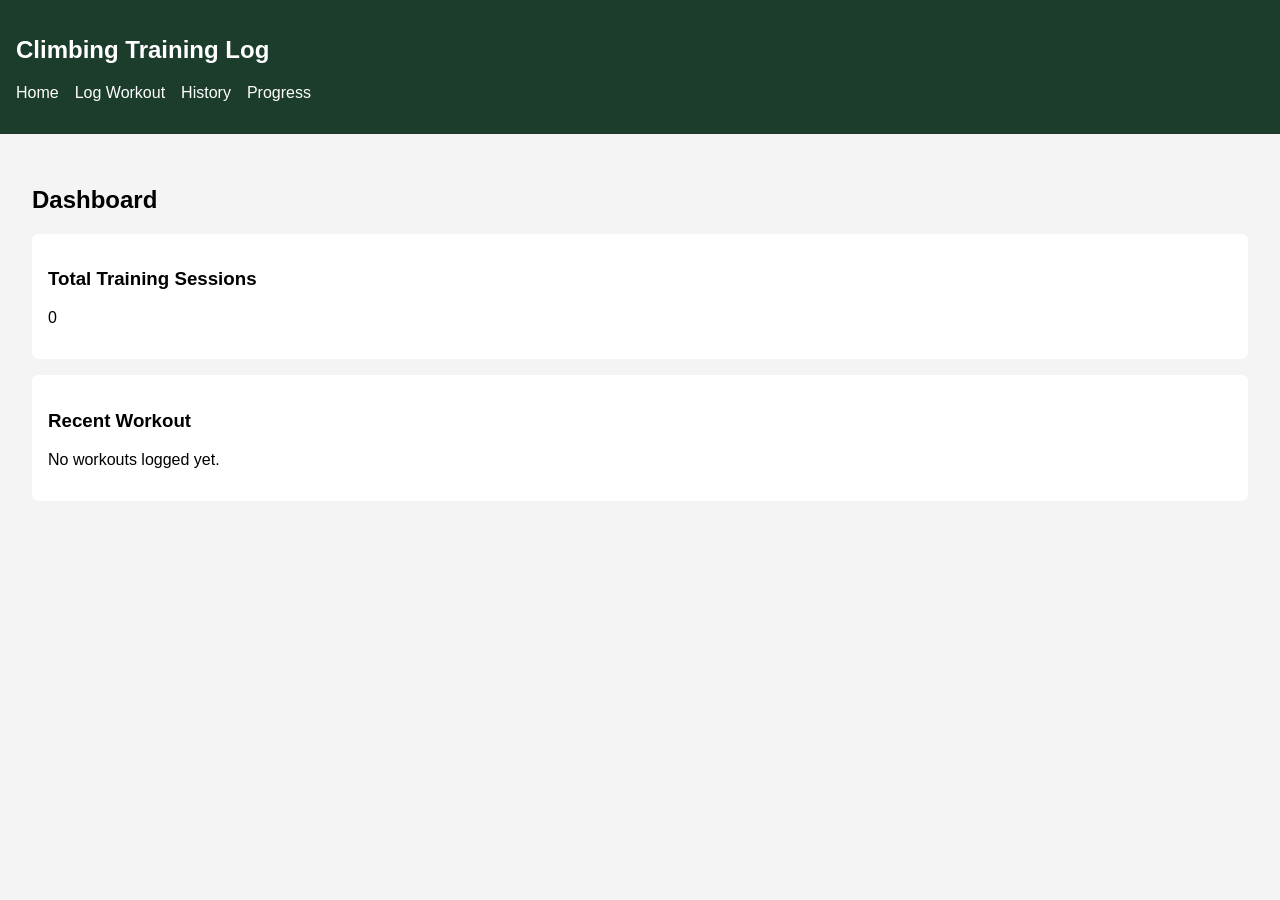
==== index.html @ ca379672 "Add HTML structure and CSS styles for climbing training log application" ====
<!DOCTYPE html>
<html lang="en">
<head>
  <meta charset="UTF-8">
  <meta name="viewport" content="width=device-width, initial-scale=1.0">
  <title>Climbing Training Log</title>
  <link rel="stylesheet" href="css/styles.css">
  <script type="module" src="js/main.js"></script>
</head>
<body>

<header>
  <nav>
    <h1>Climbing Training Log</h1>
    <ul>
      <li><a href="index.html">Home</a></li>
      <li><a href="log.html">Log Workout</a></li>
      <li><a href="history.html">History</a></li>
      <li><a href="progress.html">Progress</a></li>
    </ul>
  </nav>
</header>

<main>
  <h2>Dashboard</h2>

  <section>
    <h3>Total Training Sessions</h3>
    <p id="totalSessions">0</p>
  </section>

  <section>
    <h3>Recent Workout</h3>
    <p id="recentWorkout">No workouts logged yet.</p>
  </section>
</main>

</body>
</html>
---- css/styles.css ----
body {
  font-family: Arial, sans-serif;
  margin: 0;
  background: #f4f4f4;
}

header {
  background: #1c3d2b;
  color: white;
  padding: 1rem;
}

nav ul {
  display: flex;
  gap: 1rem;
  list-style: none;
  padding: 0;
}

nav a {
  color: white;
  text-decoration: none;
}

main {
  padding: 2rem;
}

section {
  background: white;
  padding: 1rem;
  margin-bottom: 1rem;
  border-radius: 6px;
}
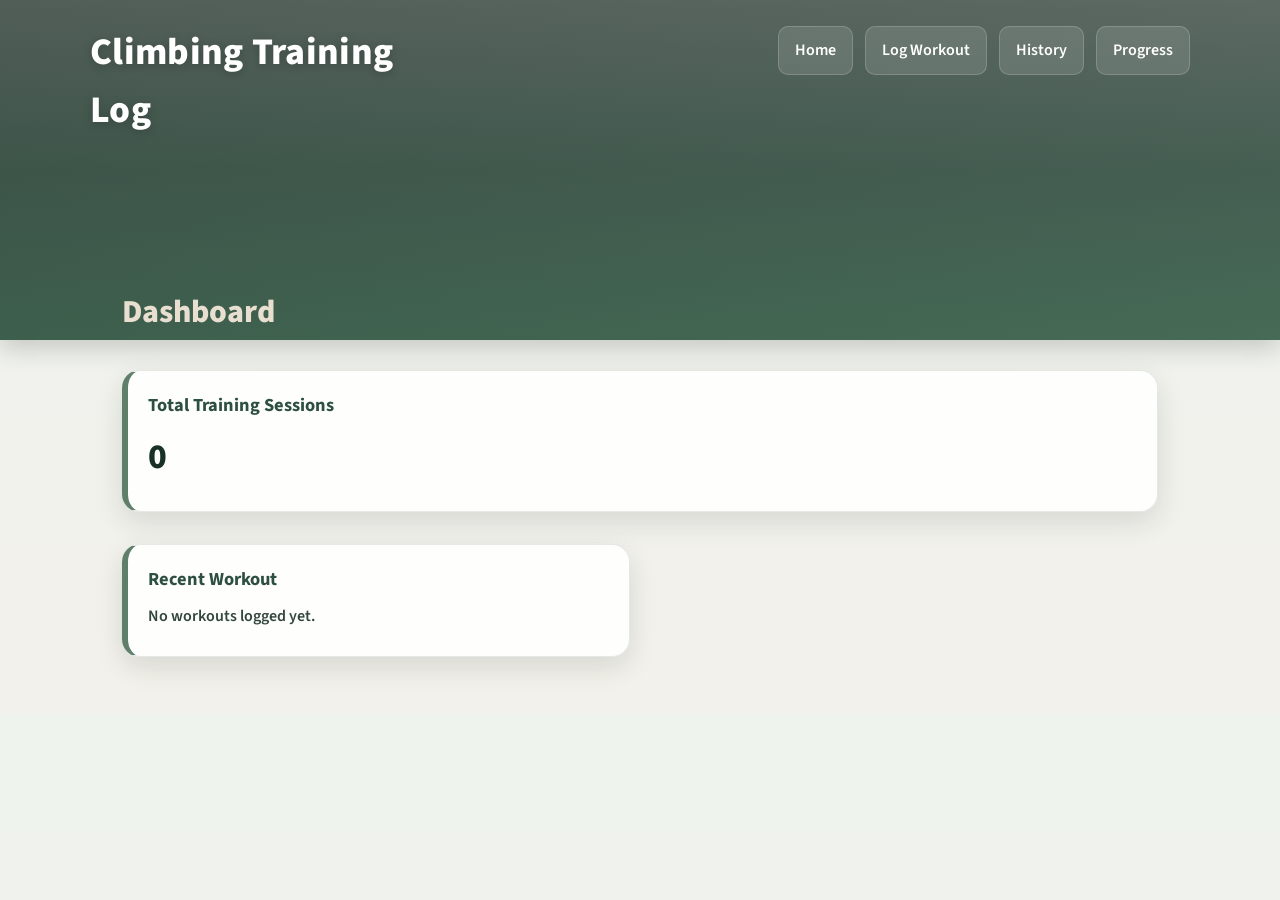
==== commit 7589af11: "Add global styles, layout enhancements, and new rock wall image" ====
--- a/index.html
+++ b/index.html
@@ -6,6 +6,9 @@
   <title>Climbing Training Log</title>
   <link rel="stylesheet" href="css/styles.css">
   <script type="module" src="js/main.js"></script>
+  <link rel="preconnect" href="https://fonts.googleapis.com">
+  <link rel="preconnect" href="https://fonts.gstatic.com" crossorigin>
+  <link href="https://fonts.googleapis.com/css2?family=Source+Sans+3:wght@400;600;700;800&display=swap" rel="stylesheet">
 </head>
 <body>
 
--- a/css/styles.css
+++ b/css/styles.css
@@ -1,34 +1,356 @@
+/* =========================
+   RESET + GLOBAL VARIABLES
+========================= */
+* {
+  box-sizing: border-box;
+}
+
+:root {
+  --forest-dark: #183126;
+  --forest: #2c4f3f;
+  --forest-light: #5f7f6a;
+  --sage: #9caf88;
+  --sand: #e9dfd0;
+  --stone: #f3f1eb;
+  --text-dark: #1f2722;
+  --white-soft: rgba(255, 255, 255, 0.9);
+  --shadow: 0 10px 28px rgba(20, 30, 24, 0.12);
+  --shadow-hover: 0 14px 32px rgba(20, 30, 24, 0.16);
+}
+
+/* =========================
+   PAGE BASICS
+========================= */
+html {
+  scroll-behavior: smooth;
+}
+
 body {
-  font-family: Arial, sans-serif;
   margin: 0;
-  background: #f4f4f4;
-}
-
+  font-family: "Source Sans 3", "Segoe UI", sans-serif;
+  background: linear-gradient(to bottom, #eef3ee, #f3f1eb);
+  color: var(--text-dark);
+  line-height: 1.55;
+}
+
+/* =========================
+   HEADER / HERO AREA
+========================= */
 header {
-  background: #1c3d2b;
+  position: relative;
   color: white;
-  padding: 1rem;
+  min-height: 300px;
+  padding: 1.4rem 1.25rem 2.5rem;
+  background:
+    linear-gradient(
+      to bottom,
+      rgba(16, 32, 25, 0.68),
+      rgba(29, 61, 46, 0.82),
+      rgba(48, 91, 68, 0.9)
+    ),
+    url("../images/rock-wall.jpg") center 38% / cover no-repeat;
+  box-shadow: 0 8px 24px rgba(0, 0, 0, 0.18);
+  overflow: hidden;
+}
+
+/* subtle extra darkening so text stays readable */
+header::before {
+  content: "";
+  position: absolute;
+  inset: 0;
+  background: linear-gradient(
+    to right,
+    rgba(15, 28, 22, 0.18),
+    rgba(15, 28, 22, 0.04)
+  );
+  pointer-events: none;
+}
+
+/* =========================
+   NAVIGATION
+========================= */
+nav {
+  position: relative;
+  z-index: 2;
+  max-width: 1100px;
+  margin: 0 auto;
+}
+
+nav h1 {
+  margin: 0;
+  font-size: 2.1rem;
+  font-weight: 800;
+  letter-spacing: 0.3px;
+  text-shadow: 0 2px 10px rgba(0, 0, 0, 0.22);
 }
 
 nav ul {
+  list-style: none;
   display: flex;
-  gap: 1rem;
-  list-style: none;
+  flex-wrap: wrap;
+  gap: 0.75rem;
   padding: 0;
+  margin: 1rem 0 0;
+}
+
+nav li {
+  margin: 0;
 }
 
 nav a {
+  display: inline-block;
   color: white;
   text-decoration: none;
-}
-
+  font-weight: 600;
+  padding: 0.68rem 1rem;
+  border-radius: 10px;
+  background: rgba(255, 255, 255, 0.12);
+  border: 1px solid rgba(255, 255, 255, 0.18);
+  transition: transform 0.2s ease, background 0.2s ease, border-color 0.2s ease;
+}
+
+nav a:hover {
+  transform: translateY(-2px);
+  background: rgba(255, 255, 255, 0.2);
+  border-color: rgba(255, 255, 255, 0.32);
+}
+
+/* =========================
+   MAIN LAYOUT
+========================= */
 main {
-  padding: 2rem;
-}
-
-section {
-  background: white;
-  padding: 1rem;
+  max-width: 1100px;
+  margin: -3.25rem auto 0;
+  padding: 0 1.25rem 2rem;
+  position: relative;
+  z-index: 3;
+}
+
+h2 {
+  margin-top: 0;
   margin-bottom: 1rem;
-  border-radius: 6px;
+  font-size: 2rem;
+  font-weight: 800;
+  color: var(--sand);
+}
+
+p {
+  margin: 0.45rem 0;
+}
+
+/* =========================
+   SHARED CARD STYLES
+========================= */
+section,
+form,
+.workout-card {
+  background: var(--white-soft);
+  border: 1px solid rgba(93, 122, 104, 0.16);
+  border-left: 6px solid var(--forest-light);
+  border-radius: 18px;
+  padding: 1.25rem;
+  margin-bottom: 1rem;
+  box-shadow: var(--shadow);
+  transition: transform 0.2s ease, box-shadow 0.2s ease;
+}
+
+section:hover,
+form:hover,
+.workout-card:hover {
+  transform: translateY(-3px);
+  box-shadow: var(--shadow-hover);
+}
+
+section h3,
+.workout-card h3 {
+  margin-top: 0;
+  margin-bottom: 0.65rem;
+  color: var(--forest);
+  font-size: 1.15rem;
+  font-weight: 700;
+}
+
+/* =========================
+   FORM STYLES
+========================= */
+form {
+  display: grid;
+  gap: 0.85rem;
+}
+
+label {
+  font-weight: 700;
+  color: var(--forest-dark);
+  margin-bottom: -0.35rem;
+}
+
+input,
+select,
+textarea,
+button {
+  font: inherit;
+}
+
+input,
+select,
+textarea {
+  width: 100%;
+  padding: 0.85rem 0.95rem;
+  border: 1px solid #ced8d0;
+  border-radius: 12px;
+  background: rgba(255, 255, 255, 0.96);
+  color: var(--text-dark);
+  transition: border-color 0.2s ease, box-shadow 0.2s ease, transform 0.2s ease;
+}
+
+input:focus,
+select:focus,
+textarea:focus {
+  outline: none;
+  border-color: var(--forest-light);
+  box-shadow: 0 0 0 4px rgba(93, 122, 104, 0.14);
+  transform: translateY(-1px);
+}
+
+textarea {
+  min-height: 130px;
+  resize: vertical;
+}
+
+/* =========================
+   BUTTONS
+========================= */
+button {
+  border: none;
+  border-radius: 12px;
+  padding: 0.95rem 1.1rem;
+  background: linear-gradient(135deg, var(--forest-light), var(--forest));
+  color: white;
+  font-weight: 700;
+  letter-spacing: 0.2px;
+  cursor: pointer;
+  box-shadow: 0 8px 18px rgba(47, 79, 64, 0.2);
+  transition: transform 0.2s ease, box-shadow 0.2s ease, filter 0.2s ease;
+}
+
+button:hover {
+  transform: translateY(-2px);
+  box-shadow: 0 12px 22px rgba(47, 79, 64, 0.28);
+  filter: brightness(1.03);
+}
+
+button:active {
+  transform: translateY(0);
+}
+
+/* =========================
+   HISTORY PAGE
+========================= */
+.workout-card {
+  background: linear-gradient(
+    to right,
+    rgba(156, 175, 136, 0.08),
+    rgba(255, 255, 255, 0.96)
+  );
+}
+
+.workout-card p {
+  margin: 0.45rem 0;
+}
+
+#historyList {
+  background: transparent;
+  border: none;
+  box-shadow: none;
+  padding: 0;
+}
+
+/* =========================
+   DASHBOARD / PROGRESS STATS
+========================= */
+#totalSessions,
+#totalWorkouts {
+  font-size: 2.2rem;
+  font-weight: 800;
+  color: var(--forest-dark);
+}
+
+#recentWorkout,
+#commonWorkout {
+  font-weight: 600;
+  color: #32463a;
+}
+
+/* =========================
+   TABLET STYLES
+========================= */
+@media (min-width: 700px) {
+  header {
+    min-height: 340px;
+    padding: 1.5rem 2rem 2.7rem;
+    background:
+      linear-gradient(
+        to bottom,
+        rgba(16, 32, 25, 0.64),
+        rgba(29, 61, 46, 0.8),
+        rgba(48, 91, 68, 0.88)
+      ),
+      url("../images/rock-wall.jpg") center 42% / cover no-repeat;
+  }
+
+  nav {
+    display: flex;
+    justify-content: space-between;
+    align-items: flex-start;
+    gap: 1.5rem;
+  }
+
+  nav h1 {
+    font-size: 2.35rem;
+    max-width: 340px;
+  }
+
+  nav ul {
+    margin-top: 0.15rem;
+    justify-content: flex-end;
+  }
+
+  main {
+    padding: 0 2rem 2.5rem;
+  }
+}
+
+/* =========================
+   LARGE SCREEN LAYOUT
+========================= */
+@media (min-width: 900px) {
+  main {
+    display: grid;
+    grid-template-columns: 1fr 1fr;
+    gap: 1rem 1.25rem;
+  }
+
+  main h2 {
+    grid-column: 1 / -1;
+  }
+
+  form,
+  #historyList,
+  section:first-of-type:nth-last-of-type(1),
+  section:first-of-type:nth-last-of-type(2),
+  section:first-of-type:nth-last-of-type(3) {
+    grid-column: 1 / -1;
+  }
+}
+
+/* =========================
+   REDUCED MOTION
+========================= */
+@media (prefers-reduced-motion: reduce) {
+  *,
+  *::before,
+  *::after {
+    scroll-behavior: auto;
+    transition: none !important;
+  }
 }
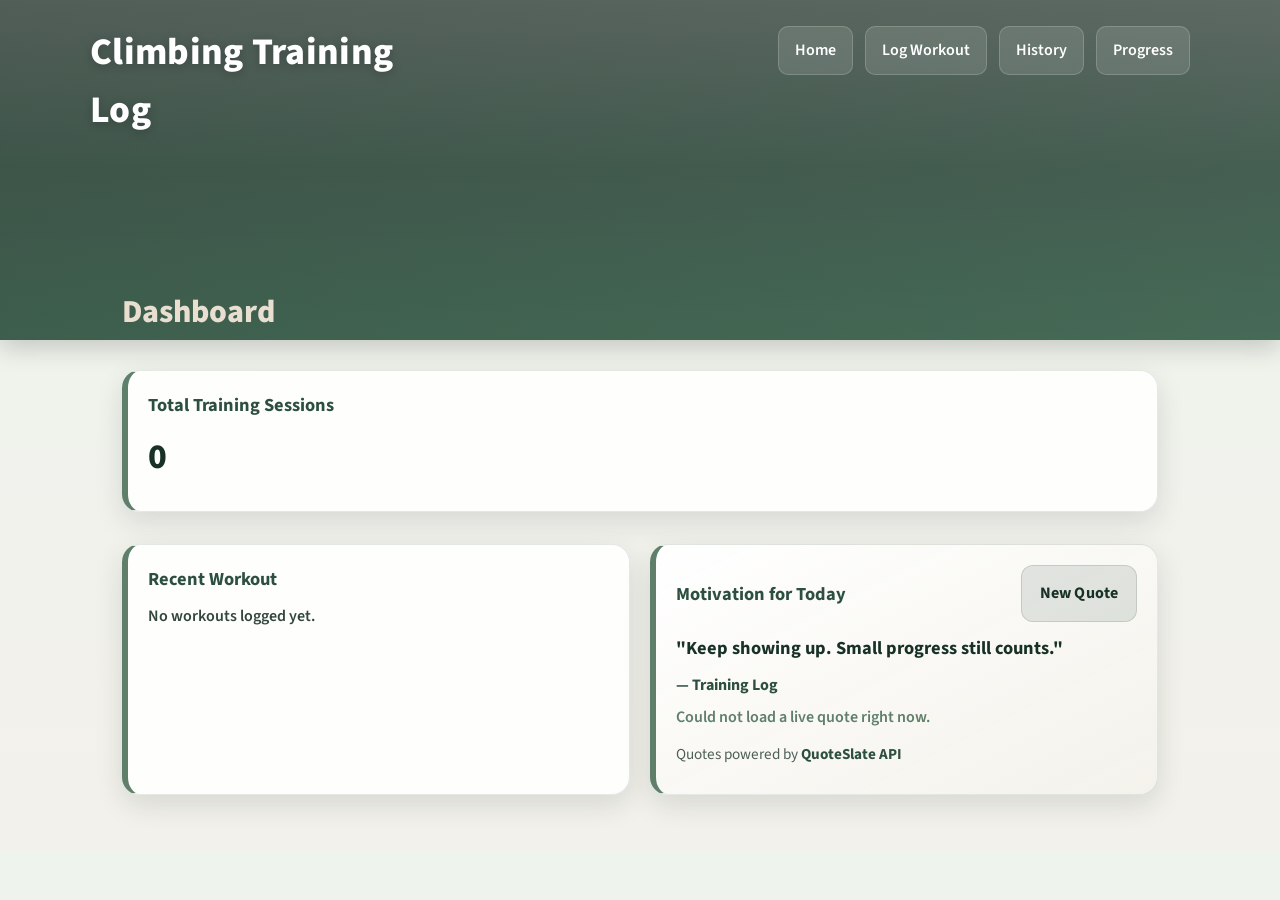
==== commit 3b1f35b6: "changed api used." ====
--- a/index.html
+++ b/index.html
@@ -36,6 +36,22 @@
     <h3>Recent Workout</h3>
     <p id="recentWorkout">No workouts logged yet.</p>
   </section>
+
+  <section class="quote-section">
+    <div class="quote-header">
+      <h3>Motivation for Today</h3>
+      <button id="newQuoteBtn" class="button-secondary" type="button">New Quote</button>
+    </div>
+
+    <p id="quoteText" class="quote-text">Loading quote...</p>
+    <p id="quoteAuthor" class="quote-author"></p>
+    <p id="quoteStatus" class="quote-status" aria-live="polite"></p>
+
+    <p class="quote-credit">
+      Quotes powered by
+      <a href="https://quoteslate.vercel.app" target="_blank" rel="noopener noreferrer">QuoteSlate API</a>
+    </p>
+  </section>
 </main>
 
 </body>
--- a/css/styles.css
+++ b/css/styles.css
@@ -53,7 +53,6 @@
   overflow: hidden;
 }
 
-/* subtle extra darkening so text stays readable */
 header::before {
   content: "";
   position: absolute;
@@ -217,6 +216,29 @@
   resize: vertical;
 }
 
+.form-message {
+  margin: 0 0 0.25rem;
+  font-weight: 700;
+  min-height: 1.4rem;
+}
+
+.form-message.success {
+  color: #2f6b45;
+}
+
+.form-message.error {
+  color: #9b2c2c;
+}
+
+.loading-text {
+  margin: 0;
+  padding: 0.9rem 1rem;
+  border-radius: 14px;
+  background: rgba(44, 79, 63, 0.08);
+  color: var(--forest-dark);
+  font-weight: 600;
+}
+
 /* =========================
    BUTTONS
 ========================= */
@@ -243,6 +265,322 @@
   transform: translateY(0);
 }
 
+.button-secondary {
+  background: rgba(44, 79, 63, 0.12);
+  color: var(--forest-dark);
+  border: 1px solid rgba(44, 79, 63, 0.16);
+  box-shadow: none;
+}
+
+.button-secondary:hover {
+  background: rgba(44, 79, 63, 0.18);
+  box-shadow: none;
+}
+
+/* =========================
+   WALKTHROUGH FORM
+========================= */
+.step-pills {
+  display: flex;
+  flex-wrap: wrap;
+  gap: 0.6rem;
+  margin-bottom: 0.4rem;
+}
+
+.step-pill {
+  padding: 0.45rem 0.8rem;
+  border-radius: 999px;
+  background: rgba(44, 79, 63, 0.08);
+  color: var(--forest-dark);
+  font-weight: 700;
+  font-size: 0.92rem;
+  border: 1px solid rgba(44, 79, 63, 0.08);
+}
+
+.step-pill.active {
+  background: linear-gradient(135deg, var(--forest-light), var(--forest));
+  color: white;
+  border-color: transparent;
+}
+
+.step-pill.complete {
+  background: rgba(156, 175, 136, 0.28);
+  color: var(--forest-dark);
+}
+
+.form-step {
+  display: none;
+  background: linear-gradient(
+    to bottom right,
+    rgba(255, 255, 255, 0.96),
+    rgba(243, 241, 235, 0.94)
+  );
+  border-left: 6px solid var(--sage);
+}
+
+.form-step.active {
+  display: block;
+}
+
+.step-header {
+  margin-bottom: 1rem;
+}
+
+.step-label {
+  display: inline-block;
+  margin: 0 0 0.3rem;
+  padding: 0.24rem 0.65rem;
+  border-radius: 999px;
+  background: rgba(95, 127, 106, 0.14);
+  color: var(--forest-dark);
+  font-size: 0.86rem;
+  font-weight: 800;
+  text-transform: uppercase;
+  letter-spacing: 0.4px;
+}
+
+.step-header h3 {
+  margin: 0 0 0.2rem;
+  font-size: 1.35rem;
+  color: var(--forest);
+}
+
+.step-actions {
+  display: flex;
+  justify-content: space-between;
+  gap: 0.75rem;
+  margin-top: 1rem;
+}
+
+.step-actions button {
+  flex: 1;
+}
+
+/* =========================
+   EXERCISE GRID
+========================= */
+.exercise-grid {
+  display: grid;
+  gap: 0.85rem;
+  margin-top: 0.35rem;
+}
+
+.exercise-card {
+  position: relative;
+  overflow: hidden;
+  display: grid;
+  grid-template-columns: 56px 1fr;
+  gap: 0.8rem;
+  align-items: center;
+  padding: 0.95rem;
+  border-radius: 16px;
+  border: 1px solid rgba(93, 122, 104, 0.16);
+  background: rgba(255, 255, 255, 0.96);
+  color: inherit;
+  text-align: left;
+  cursor: pointer;
+  box-shadow: 0 6px 14px rgba(20, 30, 24, 0.08);
+  transition: transform 0.18s ease, box-shadow 0.18s ease, border-color 0.18s ease, background 0.18s ease;
+}
+
+.exercise-card::after {
+  content: "";
+  position: absolute;
+  inset: 0;
+  background: linear-gradient(
+    120deg,
+    transparent,
+    rgba(95, 127, 106, 0.12),
+    transparent
+  );
+  opacity: 0;
+  transition: opacity 0.25s ease;
+  pointer-events: none;
+}
+
+.exercise-card:hover {
+  transform: translateY(-3px) scale(1.01);
+  box-shadow: var(--shadow-hover);
+  border-color: rgba(44, 79, 63, 0.28);
+}
+
+.exercise-card:hover::after {
+  opacity: 1;
+}
+
+.exercise-card:active {
+  transform: scale(0.98);
+}
+
+.exercise-card.selected {
+  border: 2px solid var(--forest);
+  background: rgba(156, 175, 136, 0.2);
+  box-shadow: 0 10px 20px rgba(44, 79, 63, 0.2);
+}
+
+.exercise-card-icon {
+  width: 56px;
+  height: 56px;
+  border-radius: 14px;
+  display: grid;
+  place-items: center;
+  font-size: 1.55rem;
+  background: linear-gradient(135deg, var(--forest-light), var(--forest));
+  color: white;
+  box-shadow: 0 8px 18px rgba(47, 79, 64, 0.18);
+}
+
+.exercise-card-content h4 {
+  margin: 0 0 0.2rem;
+  font-size: 1rem;
+  color: var(--forest);
+}
+
+.exercise-card-content p {
+  margin: 0;
+  color: #3a4a41;
+  font-size: 0.92rem;
+}
+
+/* =========================
+   SLIDER CONTROLS
+========================= */
+.slider-card {
+  padding: 1rem;
+  border-radius: 16px;
+  background: linear-gradient(
+    to right,
+    rgba(156, 175, 136, 0.12),
+    rgba(255, 255, 255, 0.96)
+  );
+  border: 1px solid rgba(93, 122, 104, 0.16);
+}
+
+.slider-header {
+  display: flex;
+  align-items: center;
+  justify-content: space-between;
+  gap: 0.75rem;
+  margin-bottom: 0.8rem;
+}
+
+.slider-header label {
+  margin-bottom: 0;
+}
+
+.slider-value {
+  min-width: 48px;
+  text-align: center;
+  padding: 0.35rem 0.7rem;
+  border-radius: 999px;
+  background: linear-gradient(135deg, var(--forest-light), var(--forest));
+  color: white;
+  font-weight: 800;
+  box-shadow: 0 8px 18px rgba(47, 79, 64, 0.18);
+}
+
+input[type="range"] {
+  width: 100%;
+  padding: 0;
+  appearance: none;
+  background: transparent;
+  border: none;
+  box-shadow: none;
+  transform: none;
+}
+
+input[type="range"]:focus {
+  box-shadow: none;
+  transform: none;
+}
+
+input[type="range"]::-webkit-slider-runnable-track {
+  height: 10px;
+  border-radius: 999px;
+  background: linear-gradient(
+    to right,
+    rgba(156, 175, 136, 0.8),
+    rgba(95, 127, 106, 0.95)
+  );
+}
+
+input[type="range"]::-webkit-slider-thumb {
+  appearance: none;
+  width: 24px;
+  height: 24px;
+  margin-top: -7px;
+  border-radius: 50%;
+  border: 3px solid white;
+  background: var(--forest);
+  box-shadow: 0 4px 10px rgba(20, 30, 24, 0.2);
+  cursor: pointer;
+}
+
+input[type="range"]::-moz-range-track {
+  height: 10px;
+  border-radius: 999px;
+  background: linear-gradient(
+    to right,
+    rgba(156, 175, 136, 0.8),
+    rgba(95, 127, 106, 0.95)
+  );
+}
+
+input[type="range"]::-moz-range-thumb {
+  width: 24px;
+  height: 24px;
+  border-radius: 50%;
+  border: 3px solid white;
+  background: var(--forest);
+  box-shadow: 0 4px 10px rgba(20, 30, 24, 0.2);
+  cursor: pointer;
+}
+
+.slider-scale {
+  display: flex;
+  justify-content: space-between;
+  margin-top: 0.45rem;
+  font-size: 0.9rem;
+  color: #4a5a51;
+  font-weight: 600;
+}
+
+/* =========================
+   SUMMARY CARD
+========================= */
+.summary-card {
+  background: linear-gradient(
+    to bottom right,
+    rgba(156, 175, 136, 0.12),
+    rgba(255, 255, 255, 0.96)
+  );
+  border: 1px solid rgba(93, 122, 104, 0.16);
+  border-radius: 16px;
+  padding: 1rem;
+}
+
+.summary-grid {
+  display: grid;
+  gap: 0.85rem;
+}
+
+.summary-grid div {
+  display: grid;
+  gap: 0.15rem;
+  padding: 0.75rem 0.85rem;
+  border-radius: 12px;
+  background: rgba(255, 255, 255, 0.72);
+}
+
+.summary-grid strong {
+  color: var(--forest-dark);
+}
+
+.summary-grid span {
+  color: #3a4a41;
+  word-break: break-word;
+}
+
 /* =========================
    HISTORY PAGE
 ========================= */
@@ -263,6 +601,95 @@
   border: none;
   box-shadow: none;
   padding: 0;
+}
+
+.details-btn {
+  margin-top: 0.75rem;
+  margin-bottom: 0.7rem;
+  width: 100%;
+}
+
+.exercise-details {
+  margin-top: 0.25rem;
+}
+
+.history-exercise-image {
+  width: 100%;
+  max-width: 180px;
+  border-radius: 14px;
+  margin-top: 0.45rem;
+  border: 1px solid rgba(93, 122, 104, 0.16);
+  background: white;
+}
+
+/* =========================
+   SUBMIT OVERLAY
+========================= */
+.submit-overlay {
+  position: fixed;
+  inset: 0;
+  background: rgba(20, 35, 28, 0.6);
+  display: grid;
+  place-items: center;
+  z-index: 999;
+  backdrop-filter: blur(4px);
+  opacity: 0;
+  pointer-events: none;
+  transition: opacity 0.25s ease;
+}
+
+.submit-overlay.active {
+  opacity: 1;
+  pointer-events: all;
+}
+
+.submit-overlay.hidden {
+  display: none;
+}
+
+.submit-overlay-content {
+  background: white;
+  border-radius: 20px;
+  padding: 2rem 2.2rem;
+  text-align: center;
+  box-shadow: var(--shadow-hover);
+  animation: popIn 0.3s ease;
+  width: min(90vw, 360px);
+}
+
+.submit-overlay-content h3 {
+  margin: 0 0 0.3rem;
+  color: var(--forest);
+  font-size: 1.45rem;
+}
+
+.submit-overlay-content p {
+  margin: 0;
+  color: #3b4b42;
+}
+
+.checkmark {
+  width: 76px;
+  height: 76px;
+  margin: 0 auto 0.8rem;
+  border-radius: 999px;
+  display: grid;
+  place-items: center;
+  font-size: 2.3rem;
+  color: white;
+  background: linear-gradient(135deg, var(--forest-light), var(--forest));
+  box-shadow: 0 10px 22px rgba(47, 79, 64, 0.2);
+}
+
+@keyframes popIn {
+  from {
+    transform: scale(0.92);
+    opacity: 0;
+  }
+  to {
+    transform: scale(1);
+    opacity: 1;
+  }
 }
 
 /* =========================
@@ -318,6 +745,23 @@
   main {
     padding: 0 2rem 2.5rem;
   }
+
+  .step-actions {
+    justify-content: flex-end;
+  }
+
+  .step-actions button {
+    flex: 0 0 auto;
+    min-width: 150px;
+  }
+
+  .summary-grid {
+    grid-template-columns: 1fr 1fr;
+  }
+
+  .exercise-grid {
+    grid-template-columns: 1fr 1fr;
+  }
 }
 
 /* =========================
@@ -343,6 +787,12 @@
   }
 }
 
+@media (min-width: 1000px) {
+  .exercise-grid {
+    grid-template-columns: 1fr 1fr 1fr;
+  }
+}
+
 /* =========================
    REDUCED MOTION
 ========================= */
@@ -353,4 +803,73 @@
     scroll-behavior: auto;
     transition: none !important;
   }
+}
+
+/* =========================
+   QUOTE CARD
+========================= */
+.quote-section {
+  background: linear-gradient(
+    to bottom right,
+    rgba(255, 255, 255, 0.96),
+    rgba(243, 241, 235, 0.94)
+  );
+}
+
+.quote-header {
+  display: flex;
+  justify-content: space-between;
+  align-items: center;
+  gap: 1rem;
+  margin-bottom: 0.75rem;
+}
+
+.quote-header h3 {
+  margin: 0;
+}
+
+.quote-text {
+  font-size: 1.15rem;
+  font-weight: 700;
+  color: var(--forest-dark);
+  margin-bottom: 0.65rem;
+}
+
+.quote-author {
+  color: var(--forest);
+  font-weight: 700;
+  margin-bottom: 0.45rem;
+}
+
+.quote-status {
+  min-height: 1.4rem;
+  font-weight: 600;
+  color: var(--forest-light);
+}
+
+.quote-credit {
+  margin-top: 0.8rem;
+  font-size: 0.95rem;
+  color: #4d5f56;
+}
+
+.quote-credit a {
+  color: var(--forest);
+  font-weight: 700;
+  text-decoration: none;
+}
+
+.quote-credit a:hover {
+  text-decoration: underline;
+}
+
+@media (max-width: 640px) {
+  .quote-header {
+    flex-direction: column;
+    align-items: stretch;
+  }
+
+  .quote-header button {
+    width: 100%;
+  }
 }
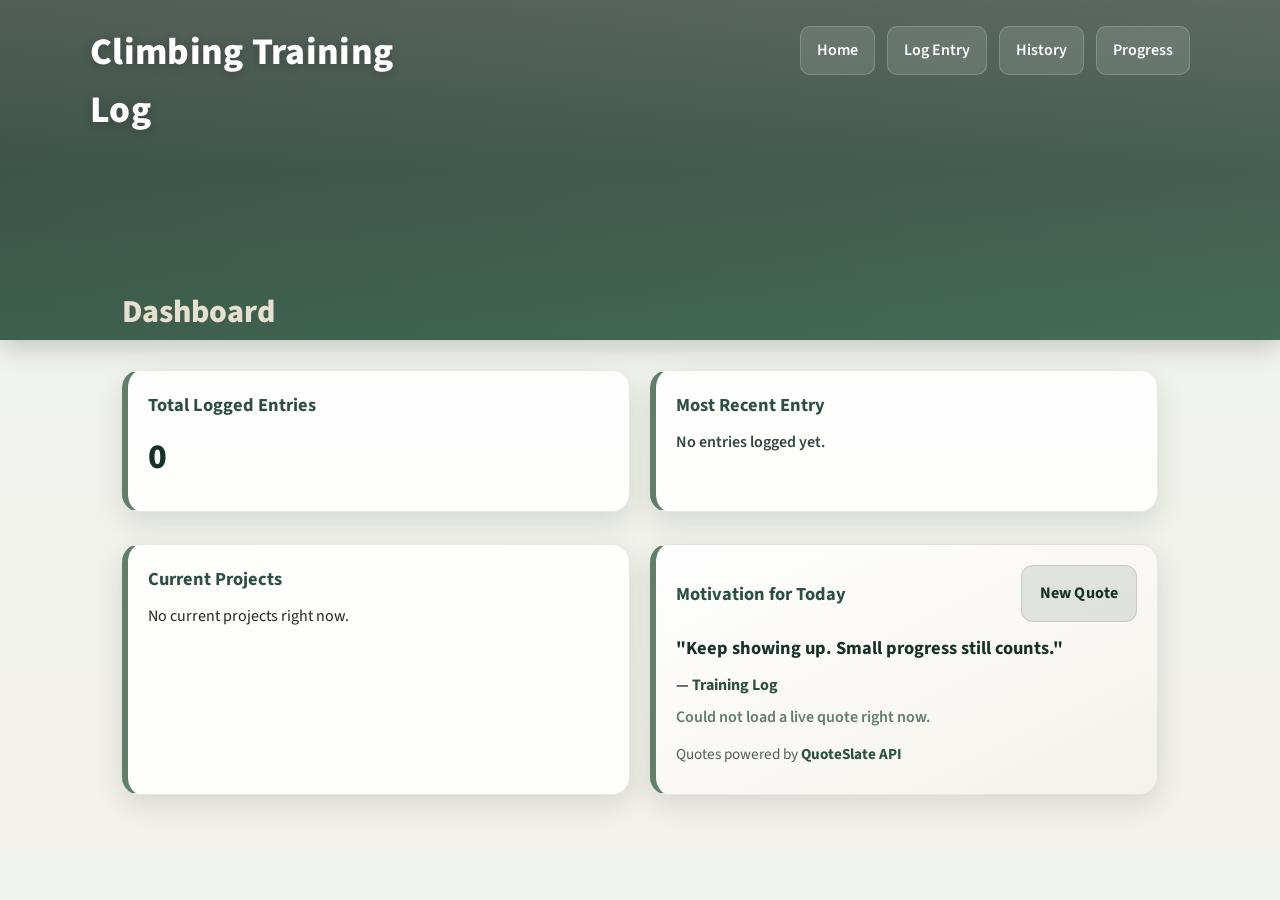
==== commit 2368885b: "upodating logging system and progress" ====
--- a/index.html
+++ b/index.html
@@ -17,7 +17,7 @@
     <h1>Climbing Training Log</h1>
     <ul>
       <li><a href="index.html">Home</a></li>
-      <li><a href="log.html">Log Workout</a></li>
+      <li><a href="log.html">Log Entry</a></li>
       <li><a href="history.html">History</a></li>
       <li><a href="progress.html">Progress</a></li>
     </ul>
@@ -28,13 +28,20 @@
   <h2>Dashboard</h2>
 
   <section>
-    <h3>Total Training Sessions</h3>
+    <h3>Total Logged Entries</h3>
     <p id="totalSessions">0</p>
   </section>
 
   <section>
-    <h3>Recent Workout</h3>
-    <p id="recentWorkout">No workouts logged yet.</p>
+    <h3>Most Recent Entry</h3>
+    <p id="recentWorkout">No entries logged yet.</p>
+  </section>
+
+  <section>
+    <h3>Current Projects</h3>
+    <div id="currentProjects">
+      <p>No current projects right now.</p>
+    </div>
   </section>
 
   <section class="quote-section">
--- a/css/styles.css
+++ b/css/styles.css
@@ -872,4 +872,169 @@
   .quote-header button {
     width: 100%;
   }
+}
+
+.page-intro {
+  margin-bottom: 1.2rem;
+  color: #4d5f56;
+}
+
+.progress-section {
+  margin-bottom: 2rem;
+}
+
+.progress-section-header {
+  margin-bottom: 1rem;
+}
+
+.progress-section-header h3 {
+  margin-bottom: 0.2rem;
+}
+
+.progress-section-header p {
+  margin: 0;
+  color: #5b6a63;
+}
+
+.progress-grid {
+  display: grid;
+  grid-template-columns: repeat(auto-fit, minmax(180px, 1fr));
+  gap: 1rem;
+}
+
+.progress-stat-card,
+.progress-climb-card {
+  background: #fff;
+  border: 1px solid rgba(24, 49, 38, 0.08);
+  border-radius: 16px;
+  padding: 1rem;
+  box-shadow: 0 10px 24px rgba(24, 49, 38, 0.05);
+}
+
+.progress-stat-label {
+  margin: 0 0 0.35rem;
+  font-size: 0.95rem;
+  color: #5b6a63;
+  font-weight: 600;
+}
+
+.progress-stat-value {
+  margin: 0;
+  font-size: 1.8rem;
+  font-weight: 800;
+  color: var(--forest-dark);
+}
+
+.progress-grade-highlight {
+  margin: 0;
+  font-size: 1.8rem;
+  font-weight: 800;
+  color: var(--forest-dark);
+}
+
+.progress-climb-top {
+  display: grid;
+  grid-template-columns: repeat(auto-fit, minmax(190px, 1fr));
+  gap: 1rem;
+  margin-bottom: 1.2rem;
+}
+
+.grade-progress-wrap {
+  position: relative;
+  overflow-x: auto;
+  padding-top: 2.25rem;
+  padding-bottom: 0.4rem;
+}
+
+.grade-progress-track {
+  position: absolute;
+  top: 3.1rem;
+  left: 0;
+  right: 0;
+  height: 6px;
+  border-radius: 999px;
+  background: linear-gradient(to right, #d7dfdb, #8da196, #183126);
+}
+
+.grade-progress-marker {
+  position: absolute;
+  top: 0.2rem;
+  transform: translateX(-50%);
+  display: flex;
+  flex-direction: column;
+  align-items: center;
+}
+
+.grade-progress-marker::after {
+  content: "";
+  width: 3px;
+  height: 2rem;
+  background: var(--forest-dark);
+  border-radius: 999px;
+  margin-top: 0.2rem;
+}
+
+.grade-progress-marker span {
+  background: var(--forest-dark);
+  color: white;
+  padding: 0.28rem 0.6rem;
+  border-radius: 999px;
+  font-size: 0.85rem;
+  font-weight: 700;
+  white-space: nowrap;
+}
+
+.grade-dots-row {
+  display: grid;
+  grid-auto-flow: column;
+  grid-auto-columns: minmax(52px, 1fr);
+  gap: 0.45rem;
+  align-items: start;
+  min-width: max-content;
+}
+
+.grade-dot-item {
+  text-align: center;
+}
+
+.grade-dot-count {
+  min-height: 1.1rem;
+  font-size: 0.85rem;
+  font-weight: 700;
+  color: var(--forest-dark);
+  margin-bottom: 0.35rem;
+}
+
+.grade-dot {
+  width: 16px;
+  height: 16px;
+  border-radius: 50%;
+  margin: 0 auto 0.35rem;
+  background: #cfd8d3;
+  border: 2px solid #cfd8d3;
+  transition: transform 0.3s ease;
+}
+
+.grade-dot.achieved {
+  background: #9fb1a7;
+  border-color: #9fb1a7;
+}
+
+.grade-dot.active {
+  background: var(--forest-dark);
+  border-color: var(--forest-dark);
+  transform: scale(1.12);
+}
+
+.grade-dot-label {
+  font-size: 0.82rem;
+  color: #4d5f56;
+  font-weight: 600;
+}
+
+@media (max-width: 700px) {
+  .progress-stat-value,
+  .progress-grade-highlight {
+    font-size: 1.5rem;
+  }
 }
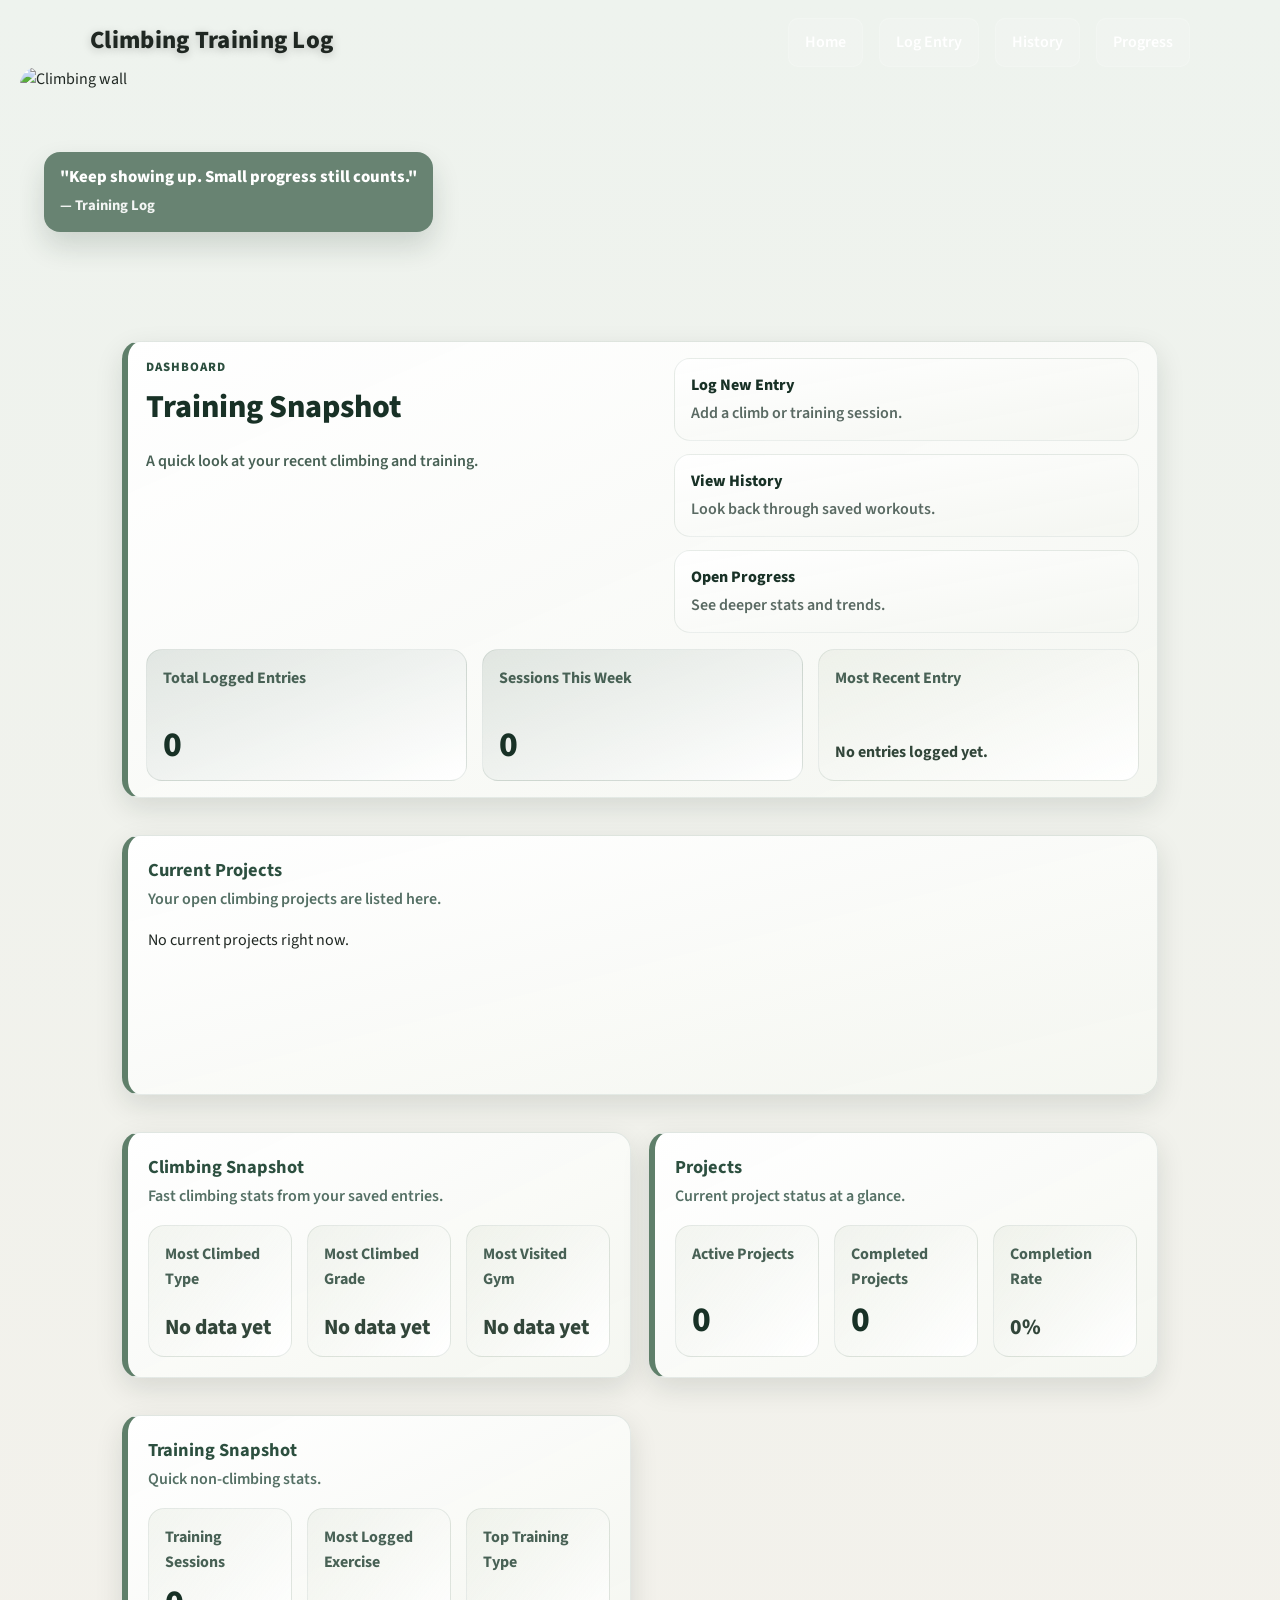
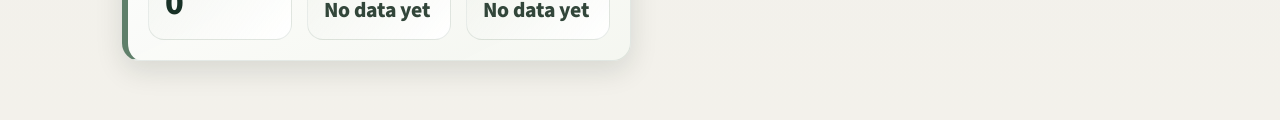
==== commit 0d86a149: "fun layout tweaks" ====
--- a/index.html
+++ b/index.html
@@ -12,7 +12,7 @@
 </head>
 <body>
 
-<header>
+<header class="hero-header">
   <nav>
     <h1>Climbing Training Log</h1>
     <ul>
@@ -22,42 +22,146 @@
       <li><a href="progress.html">Progress</a></li>
     </ul>
   </nav>
+
+  <div class="hero-banner">
+    <img src="images/rock-wall.jpg" alt="Climbing wall" class="hero-banner-image">
+    <div class="hero-overlay">
+      <div class="hero-quote-box">
+        <p id="quoteText" class="hero-quote">Loading quote...</p>
+        <p id="quoteAuthor" class="hero-author"></p>
+      </div>
+    </div>
+  </div>
 </header>
 
-<main>
-  <h2>Dashboard</h2>
+<main class="dashboard-page">
+  <section class="dashboard-summary dashboard-cluster--full">
+    <div class="summary-header">
+      <div>
+        <p class="eyebrow">dashboard</p>
+        <h2>Training Snapshot</h2>
+        <p class="dashboard-intro">
+          A quick look at your recent climbing and training.
+        </p>
+      </div>
 
-  <section>
-    <h3>Total Logged Entries</h3>
-    <p id="totalSessions">0</p>
+      <div class="dashboard-quick-links">
+        <a class="dashboard-link-card" href="log.html">
+          <span class="dashboard-link-title">Log New Entry</span>
+          <span class="dashboard-link-text">Add a climb or training session.</span>
+        </a>
+
+        <a class="dashboard-link-card" href="history.html">
+          <span class="dashboard-link-title">View History</span>
+          <span class="dashboard-link-text">Look back through saved workouts.</span>
+        </a>
+
+        <a class="dashboard-link-card" href="progress.html">
+          <span class="dashboard-link-title">Open Progress</span>
+          <span class="dashboard-link-text">See deeper stats and trends.</span>
+        </a>
+      </div>
+    </div>
+
+    <div class="dashboard-top-grid">
+      <article class="dashboard-stat-card dashboard-stat-card--primary">
+        <p class="dashboard-stat-label">Total Logged Entries</p>
+        <p id="totalSessions" class="dashboard-stat-value">0</p>
+      </article>
+
+      <article class="dashboard-stat-card dashboard-stat-card--primary">
+        <p class="dashboard-stat-label">Sessions This Week</p>
+        <p id="sessionsThisWeek" class="dashboard-stat-value">0</p>
+      </article>
+
+      <article class="dashboard-stat-card dashboard-stat-card--wide">
+        <p class="dashboard-stat-label">Most Recent Entry</p>
+        <p id="recentWorkout" class="dashboard-stat-text">No entries logged yet.</p>
+      </article>
+    </div>
   </section>
 
-  <section>
-    <h3>Most Recent Entry</h3>
-    <p id="recentWorkout">No entries logged yet.</p>
-  </section>
+  <section class="dashboard-cluster dashboard-cluster--full dashboard-cluster--projects">
+    <div class="cluster-heading">
+      <h3>Current Projects</h3>
+      <p>Your open climbing projects are listed here.</p>
+    </div>
 
-  <section>
-    <h3>Current Projects</h3>
     <div id="currentProjects">
       <p>No current projects right now.</p>
     </div>
   </section>
 
-  <section class="quote-section">
-    <div class="quote-header">
-      <h3>Motivation for Today</h3>
-      <button id="newQuoteBtn" class="button-secondary" type="button">New Quote</button>
+  <section class="dashboard-cluster">
+    <div class="cluster-heading">
+      <h3>Climbing Snapshot</h3>
+      <p>Fast climbing stats from your saved entries.</p>
     </div>
 
-    <p id="quoteText" class="quote-text">Loading quote...</p>
-    <p id="quoteAuthor" class="quote-author"></p>
-    <p id="quoteStatus" class="quote-status" aria-live="polite"></p>
+    <div class="dashboard-stat-grid">
+      <article class="dashboard-stat-card">
+        <p class="dashboard-stat-label">Most Climbed Type</p>
+        <p id="mostClimbedType" class="dashboard-stat-value dashboard-stat-value--small">No data yet</p>
+      </article>
 
-    <p class="quote-credit">
-      Quotes powered by
-      <a href="https://quoteslate.vercel.app" target="_blank" rel="noopener noreferrer">QuoteSlate API</a>
-    </p>
+      <article class="dashboard-stat-card">
+        <p class="dashboard-stat-label">Most Climbed Grade</p>
+        <p id="mostClimbedGrade" class="dashboard-stat-value dashboard-stat-value--small">No data yet</p>
+      </article>
+
+      <article class="dashboard-stat-card">
+        <p class="dashboard-stat-label">Most Visited Gym</p>
+        <p id="mostVisitedGym" class="dashboard-stat-value dashboard-stat-value--small">No data yet</p>
+      </article>
+    </div>
+  </section>
+
+  <section class="dashboard-cluster">
+    <div class="cluster-heading">
+      <h3>Projects</h3>
+      <p>Current project status at a glance.</p>
+    </div>
+
+    <div class="dashboard-stat-grid">
+      <article class="dashboard-stat-card">
+        <p class="dashboard-stat-label">Active Projects</p>
+        <p id="activeProjectsCount" class="dashboard-stat-value">0</p>
+      </article>
+
+      <article class="dashboard-stat-card">
+        <p class="dashboard-stat-label">Completed Projects</p>
+        <p id="completedProjectsCount" class="dashboard-stat-value">0</p>
+      </article>
+
+      <article class="dashboard-stat-card">
+        <p class="dashboard-stat-label">Completion Rate</p>
+        <p id="projectCompletionRate" class="dashboard-stat-value dashboard-stat-value--small">0%</p>
+      </article>
+    </div>
+  </section>
+
+  <section class="dashboard-cluster">
+    <div class="cluster-heading">
+      <h3>Training Snapshot</h3>
+      <p>Quick non-climbing stats.</p>
+    </div>
+
+    <div class="dashboard-stat-grid">
+      <article class="dashboard-stat-card">
+        <p class="dashboard-stat-label">Training Sessions</p>
+        <p id="totalTrainingSessions" class="dashboard-stat-value">0</p>
+      </article>
+
+      <article class="dashboard-stat-card">
+        <p class="dashboard-stat-label">Most Logged Exercise</p>
+        <p id="mostLoggedExercise" class="dashboard-stat-value dashboard-stat-value--small">No data yet</p>
+      </article>
+
+      <article class="dashboard-stat-card">
+        <p class="dashboard-stat-label">Top Training Type</p>
+        <p id="mostLoggedTrainingType" class="dashboard-stat-value dashboard-stat-value--small">No data yet</p>
+      </article>
+    </div>
   </section>
 </main>
 
--- a/css/styles.css
+++ b/css/styles.css
@@ -1,1040 +1,8 @@
-/* =========================
-   RESET + GLOBAL VARIABLES
-========================= */
-* {
-  box-sizing: border-box;
-}
-
-:root {
-  --forest-dark: #183126;
-  --forest: #2c4f3f;
-  --forest-light: #5f7f6a;
-  --sage: #9caf88;
-  --sand: #e9dfd0;
-  --stone: #f3f1eb;
-  --text-dark: #1f2722;
-  --white-soft: rgba(255, 255, 255, 0.9);
-  --shadow: 0 10px 28px rgba(20, 30, 24, 0.12);
-  --shadow-hover: 0 14px 32px rgba(20, 30, 24, 0.16);
-}
-
-/* =========================
-   PAGE BASICS
-========================= */
-html {
-  scroll-behavior: smooth;
-}
-
-body {
-  margin: 0;
-  font-family: "Source Sans 3", "Segoe UI", sans-serif;
-  background: linear-gradient(to bottom, #eef3ee, #f3f1eb);
-  color: var(--text-dark);
-  line-height: 1.55;
-}
-
-/* =========================
-   HEADER / HERO AREA
-========================= */
-header {
-  position: relative;
-  color: white;
-  min-height: 300px;
-  padding: 1.4rem 1.25rem 2.5rem;
-  background:
-    linear-gradient(
-      to bottom,
-      rgba(16, 32, 25, 0.68),
-      rgba(29, 61, 46, 0.82),
-      rgba(48, 91, 68, 0.9)
-    ),
-    url("../images/rock-wall.jpg") center 38% / cover no-repeat;
-  box-shadow: 0 8px 24px rgba(0, 0, 0, 0.18);
-  overflow: hidden;
-}
-
-header::before {
-  content: "";
-  position: absolute;
-  inset: 0;
-  background: linear-gradient(
-    to right,
-    rgba(15, 28, 22, 0.18),
-    rgba(15, 28, 22, 0.04)
-  );
-  pointer-events: none;
-}
-
-/* =========================
-   NAVIGATION
-========================= */
-nav {
-  position: relative;
-  z-index: 2;
-  max-width: 1100px;
-  margin: 0 auto;
-}
-
-nav h1 {
-  margin: 0;
-  font-size: 2.1rem;
-  font-weight: 800;
-  letter-spacing: 0.3px;
-  text-shadow: 0 2px 10px rgba(0, 0, 0, 0.22);
-}
-
-nav ul {
-  list-style: none;
-  display: flex;
-  flex-wrap: wrap;
-  gap: 0.75rem;
-  padding: 0;
-  margin: 1rem 0 0;
-}
-
-nav li {
-  margin: 0;
-}
-
-nav a {
-  display: inline-block;
-  color: white;
-  text-decoration: none;
-  font-weight: 600;
-  padding: 0.68rem 1rem;
-  border-radius: 10px;
-  background: rgba(255, 255, 255, 0.12);
-  border: 1px solid rgba(255, 255, 255, 0.18);
-  transition: transform 0.2s ease, background 0.2s ease, border-color 0.2s ease;
-}
-
-nav a:hover {
-  transform: translateY(-2px);
-  background: rgba(255, 255, 255, 0.2);
-  border-color: rgba(255, 255, 255, 0.32);
-}
-
-/* =========================
-   MAIN LAYOUT
-========================= */
-main {
-  max-width: 1100px;
-  margin: -3.25rem auto 0;
-  padding: 0 1.25rem 2rem;
-  position: relative;
-  z-index: 3;
-}
-
-h2 {
-  margin-top: 0;
-  margin-bottom: 1rem;
-  font-size: 2rem;
-  font-weight: 800;
-  color: var(--sand);
-}
-
-p {
-  margin: 0.45rem 0;
-}
-
-/* =========================
-   SHARED CARD STYLES
-========================= */
-section,
-form,
-.workout-card {
-  background: var(--white-soft);
-  border: 1px solid rgba(93, 122, 104, 0.16);
-  border-left: 6px solid var(--forest-light);
-  border-radius: 18px;
-  padding: 1.25rem;
-  margin-bottom: 1rem;
-  box-shadow: var(--shadow);
-  transition: transform 0.2s ease, box-shadow 0.2s ease;
-}
-
-section:hover,
-form:hover,
-.workout-card:hover {
-  transform: translateY(-3px);
-  box-shadow: var(--shadow-hover);
-}
-
-section h3,
-.workout-card h3 {
-  margin-top: 0;
-  margin-bottom: 0.65rem;
-  color: var(--forest);
-  font-size: 1.15rem;
-  font-weight: 700;
-}
-
-/* =========================
-   FORM STYLES
-========================= */
-form {
-  display: grid;
-  gap: 0.85rem;
-}
-
-label {
-  font-weight: 700;
-  color: var(--forest-dark);
-  margin-bottom: -0.35rem;
-}
-
-input,
-select,
-textarea,
-button {
-  font: inherit;
-}
-
-input,
-select,
-textarea {
-  width: 100%;
-  padding: 0.85rem 0.95rem;
-  border: 1px solid #ced8d0;
-  border-radius: 12px;
-  background: rgba(255, 255, 255, 0.96);
-  color: var(--text-dark);
-  transition: border-color 0.2s ease, box-shadow 0.2s ease, transform 0.2s ease;
-}
-
-input:focus,
-select:focus,
-textarea:focus {
-  outline: none;
-  border-color: var(--forest-light);
-  box-shadow: 0 0 0 4px rgba(93, 122, 104, 0.14);
-  transform: translateY(-1px);
-}
-
-textarea {
-  min-height: 130px;
-  resize: vertical;
-}
-
-.form-message {
-  margin: 0 0 0.25rem;
-  font-weight: 700;
-  min-height: 1.4rem;
-}
-
-.form-message.success {
-  color: #2f6b45;
-}
-
-.form-message.error {
-  color: #9b2c2c;
-}
-
-.loading-text {
-  margin: 0;
-  padding: 0.9rem 1rem;
-  border-radius: 14px;
-  background: rgba(44, 79, 63, 0.08);
-  color: var(--forest-dark);
-  font-weight: 600;
-}
-
-/* =========================
-   BUTTONS
-========================= */
-button {
-  border: none;
-  border-radius: 12px;
-  padding: 0.95rem 1.1rem;
-  background: linear-gradient(135deg, var(--forest-light), var(--forest));
-  color: white;
-  font-weight: 700;
-  letter-spacing: 0.2px;
-  cursor: pointer;
-  box-shadow: 0 8px 18px rgba(47, 79, 64, 0.2);
-  transition: transform 0.2s ease, box-shadow 0.2s ease, filter 0.2s ease;
-}
-
-button:hover {
-  transform: translateY(-2px);
-  box-shadow: 0 12px 22px rgba(47, 79, 64, 0.28);
-  filter: brightness(1.03);
-}
-
-button:active {
-  transform: translateY(0);
-}
-
-.button-secondary {
-  background: rgba(44, 79, 63, 0.12);
-  color: var(--forest-dark);
-  border: 1px solid rgba(44, 79, 63, 0.16);
-  box-shadow: none;
-}
-
-.button-secondary:hover {
-  background: rgba(44, 79, 63, 0.18);
-  box-shadow: none;
-}
-
-/* =========================
-   WALKTHROUGH FORM
-========================= */
-.step-pills {
-  display: flex;
-  flex-wrap: wrap;
-  gap: 0.6rem;
-  margin-bottom: 0.4rem;
-}
-
-.step-pill {
-  padding: 0.45rem 0.8rem;
-  border-radius: 999px;
-  background: rgba(44, 79, 63, 0.08);
-  color: var(--forest-dark);
-  font-weight: 700;
-  font-size: 0.92rem;
-  border: 1px solid rgba(44, 79, 63, 0.08);
-}
-
-.step-pill.active {
-  background: linear-gradient(135deg, var(--forest-light), var(--forest));
-  color: white;
-  border-color: transparent;
-}
-
-.step-pill.complete {
-  background: rgba(156, 175, 136, 0.28);
-  color: var(--forest-dark);
-}
-
-.form-step {
-  display: none;
-  background: linear-gradient(
-    to bottom right,
-    rgba(255, 255, 255, 0.96),
-    rgba(243, 241, 235, 0.94)
-  );
-  border-left: 6px solid var(--sage);
-}
-
-.form-step.active {
-  display: block;
-}
-
-.step-header {
-  margin-bottom: 1rem;
-}
-
-.step-label {
-  display: inline-block;
-  margin: 0 0 0.3rem;
-  padding: 0.24rem 0.65rem;
-  border-radius: 999px;
-  background: rgba(95, 127, 106, 0.14);
-  color: var(--forest-dark);
-  font-size: 0.86rem;
-  font-weight: 800;
-  text-transform: uppercase;
-  letter-spacing: 0.4px;
-}
-
-.step-header h3 {
-  margin: 0 0 0.2rem;
-  font-size: 1.35rem;
-  color: var(--forest);
-}
-
-.step-actions {
-  display: flex;
-  justify-content: space-between;
-  gap: 0.75rem;
-  margin-top: 1rem;
-}
-
-.step-actions button {
-  flex: 1;
-}
-
-/* =========================
-   EXERCISE GRID
-========================= */
-.exercise-grid {
-  display: grid;
-  gap: 0.85rem;
-  margin-top: 0.35rem;
-}
-
-.exercise-card {
-  position: relative;
-  overflow: hidden;
-  display: grid;
-  grid-template-columns: 56px 1fr;
-  gap: 0.8rem;
-  align-items: center;
-  padding: 0.95rem;
-  border-radius: 16px;
-  border: 1px solid rgba(93, 122, 104, 0.16);
-  background: rgba(255, 255, 255, 0.96);
-  color: inherit;
-  text-align: left;
-  cursor: pointer;
-  box-shadow: 0 6px 14px rgba(20, 30, 24, 0.08);
-  transition: transform 0.18s ease, box-shadow 0.18s ease, border-color 0.18s ease, background 0.18s ease;
-}
-
-.exercise-card::after {
-  content: "";
-  position: absolute;
-  inset: 0;
-  background: linear-gradient(
-    120deg,
-    transparent,
-    rgba(95, 127, 106, 0.12),
-    transparent
-  );
-  opacity: 0;
-  transition: opacity 0.25s ease;
-  pointer-events: none;
-}
-
-.exercise-card:hover {
-  transform: translateY(-3px) scale(1.01);
-  box-shadow: var(--shadow-hover);
-  border-color: rgba(44, 79, 63, 0.28);
-}
-
-.exercise-card:hover::after {
-  opacity: 1;
-}
-
-.exercise-card:active {
-  transform: scale(0.98);
-}
-
-.exercise-card.selected {
-  border: 2px solid var(--forest);
-  background: rgba(156, 175, 136, 0.2);
-  box-shadow: 0 10px 20px rgba(44, 79, 63, 0.2);
-}
-
-.exercise-card-icon {
-  width: 56px;
-  height: 56px;
-  border-radius: 14px;
-  display: grid;
-  place-items: center;
-  font-size: 1.55rem;
-  background: linear-gradient(135deg, var(--forest-light), var(--forest));
-  color: white;
-  box-shadow: 0 8px 18px rgba(47, 79, 64, 0.18);
-}
-
-.exercise-card-content h4 {
-  margin: 0 0 0.2rem;
-  font-size: 1rem;
-  color: var(--forest);
-}
-
-.exercise-card-content p {
-  margin: 0;
-  color: #3a4a41;
-  font-size: 0.92rem;
-}
-
-/* =========================
-   SLIDER CONTROLS
-========================= */
-.slider-card {
-  padding: 1rem;
-  border-radius: 16px;
-  background: linear-gradient(
-    to right,
-    rgba(156, 175, 136, 0.12),
-    rgba(255, 255, 255, 0.96)
-  );
-  border: 1px solid rgba(93, 122, 104, 0.16);
-}
-
-.slider-header {
-  display: flex;
-  align-items: center;
-  justify-content: space-between;
-  gap: 0.75rem;
-  margin-bottom: 0.8rem;
-}
-
-.slider-header label {
-  margin-bottom: 0;
-}
-
-.slider-value {
-  min-width: 48px;
-  text-align: center;
-  padding: 0.35rem 0.7rem;
-  border-radius: 999px;
-  background: linear-gradient(135deg, var(--forest-light), var(--forest));
-  color: white;
-  font-weight: 800;
-  box-shadow: 0 8px 18px rgba(47, 79, 64, 0.18);
-}
-
-input[type="range"] {
-  width: 100%;
-  padding: 0;
-  appearance: none;
-  background: transparent;
-  border: none;
-  box-shadow: none;
-  transform: none;
-}
-
-input[type="range"]:focus {
-  box-shadow: none;
-  transform: none;
-}
-
-input[type="range"]::-webkit-slider-runnable-track {
-  height: 10px;
-  border-radius: 999px;
-  background: linear-gradient(
-    to right,
-    rgba(156, 175, 136, 0.8),
-    rgba(95, 127, 106, 0.95)
-  );
-}
-
-input[type="range"]::-webkit-slider-thumb {
-  appearance: none;
-  width: 24px;
-  height: 24px;
-  margin-top: -7px;
-  border-radius: 50%;
-  border: 3px solid white;
-  background: var(--forest);
-  box-shadow: 0 4px 10px rgba(20, 30, 24, 0.2);
-  cursor: pointer;
-}
-
-input[type="range"]::-moz-range-track {
-  height: 10px;
-  border-radius: 999px;
-  background: linear-gradient(
-    to right,
-    rgba(156, 175, 136, 0.8),
-    rgba(95, 127, 106, 0.95)
-  );
-}
-
-input[type="range"]::-moz-range-thumb {
-  width: 24px;
-  height: 24px;
-  border-radius: 50%;
-  border: 3px solid white;
-  background: var(--forest);
-  box-shadow: 0 4px 10px rgba(20, 30, 24, 0.2);
-  cursor: pointer;
-}
-
-.slider-scale {
-  display: flex;
-  justify-content: space-between;
-  margin-top: 0.45rem;
-  font-size: 0.9rem;
-  color: #4a5a51;
-  font-weight: 600;
-}
-
-/* =========================
-   SUMMARY CARD
-========================= */
-.summary-card {
-  background: linear-gradient(
-    to bottom right,
-    rgba(156, 175, 136, 0.12),
-    rgba(255, 255, 255, 0.96)
-  );
-  border: 1px solid rgba(93, 122, 104, 0.16);
-  border-radius: 16px;
-  padding: 1rem;
-}
-
-.summary-grid {
-  display: grid;
-  gap: 0.85rem;
-}
-
-.summary-grid div {
-  display: grid;
-  gap: 0.15rem;
-  padding: 0.75rem 0.85rem;
-  border-radius: 12px;
-  background: rgba(255, 255, 255, 0.72);
-}
-
-.summary-grid strong {
-  color: var(--forest-dark);
-}
-
-.summary-grid span {
-  color: #3a4a41;
-  word-break: break-word;
-}
-
-/* =========================
-   HISTORY PAGE
-========================= */
-.workout-card {
-  background: linear-gradient(
-    to right,
-    rgba(156, 175, 136, 0.08),
-    rgba(255, 255, 255, 0.96)
-  );
-}
-
-.workout-card p {
-  margin: 0.45rem 0;
-}
-
-#historyList {
-  background: transparent;
-  border: none;
-  box-shadow: none;
-  padding: 0;
-}
-
-.details-btn {
-  margin-top: 0.75rem;
-  margin-bottom: 0.7rem;
-  width: 100%;
-}
-
-.exercise-details {
-  margin-top: 0.25rem;
-}
-
-.history-exercise-image {
-  width: 100%;
-  max-width: 180px;
-  border-radius: 14px;
-  margin-top: 0.45rem;
-  border: 1px solid rgba(93, 122, 104, 0.16);
-  background: white;
-}
-
-/* =========================
-   SUBMIT OVERLAY
-========================= */
-.submit-overlay {
-  position: fixed;
-  inset: 0;
-  background: rgba(20, 35, 28, 0.6);
-  display: grid;
-  place-items: center;
-  z-index: 999;
-  backdrop-filter: blur(4px);
-  opacity: 0;
-  pointer-events: none;
-  transition: opacity 0.25s ease;
-}
-
-.submit-overlay.active {
-  opacity: 1;
-  pointer-events: all;
-}
-
-.submit-overlay.hidden {
-  display: none;
-}
-
-.submit-overlay-content {
-  background: white;
-  border-radius: 20px;
-  padding: 2rem 2.2rem;
-  text-align: center;
-  box-shadow: var(--shadow-hover);
-  animation: popIn 0.3s ease;
-  width: min(90vw, 360px);
-}
-
-.submit-overlay-content h3 {
-  margin: 0 0 0.3rem;
-  color: var(--forest);
-  font-size: 1.45rem;
-}
-
-.submit-overlay-content p {
-  margin: 0;
-  color: #3b4b42;
-}
-
-.checkmark {
-  width: 76px;
-  height: 76px;
-  margin: 0 auto 0.8rem;
-  border-radius: 999px;
-  display: grid;
-  place-items: center;
-  font-size: 2.3rem;
-  color: white;
-  background: linear-gradient(135deg, var(--forest-light), var(--forest));
-  box-shadow: 0 10px 22px rgba(47, 79, 64, 0.2);
-}
-
-@keyframes popIn {
-  from {
-    transform: scale(0.92);
-    opacity: 0;
-  }
-  to {
-    transform: scale(1);
-    opacity: 1;
-  }
-}
-
-/* =========================
-   DASHBOARD / PROGRESS STATS
-========================= */
-#totalSessions,
-#totalWorkouts {
-  font-size: 2.2rem;
-  font-weight: 800;
-  color: var(--forest-dark);
-}
-
-#recentWorkout,
-#commonWorkout {
-  font-weight: 600;
-  color: #32463a;
-}
-
-/* =========================
-   TABLET STYLES
-========================= */
-@media (min-width: 700px) {
-  header {
-    min-height: 340px;
-    padding: 1.5rem 2rem 2.7rem;
-    background:
-      linear-gradient(
-        to bottom,
-        rgba(16, 32, 25, 0.64),
-        rgba(29, 61, 46, 0.8),
-        rgba(48, 91, 68, 0.88)
-      ),
-      url("../images/rock-wall.jpg") center 42% / cover no-repeat;
-  }
-
-  nav {
-    display: flex;
-    justify-content: space-between;
-    align-items: flex-start;
-    gap: 1.5rem;
-  }
-
-  nav h1 {
-    font-size: 2.35rem;
-    max-width: 340px;
-  }
-
-  nav ul {
-    margin-top: 0.15rem;
-    justify-content: flex-end;
-  }
-
-  main {
-    padding: 0 2rem 2.5rem;
-  }
-
-  .step-actions {
-    justify-content: flex-end;
-  }
-
-  .step-actions button {
-    flex: 0 0 auto;
-    min-width: 150px;
-  }
-
-  .summary-grid {
-    grid-template-columns: 1fr 1fr;
-  }
-
-  .exercise-grid {
-    grid-template-columns: 1fr 1fr;
-  }
-}
-
-/* =========================
-   LARGE SCREEN LAYOUT
-========================= */
-@media (min-width: 900px) {
-  main {
-    display: grid;
-    grid-template-columns: 1fr 1fr;
-    gap: 1rem 1.25rem;
-  }
-
-  main h2 {
-    grid-column: 1 / -1;
-  }
-
-  form,
-  #historyList,
-  section:first-of-type:nth-last-of-type(1),
-  section:first-of-type:nth-last-of-type(2),
-  section:first-of-type:nth-last-of-type(3) {
-    grid-column: 1 / -1;
-  }
-}
-
-@media (min-width: 1000px) {
-  .exercise-grid {
-    grid-template-columns: 1fr 1fr 1fr;
-  }
-}
-
-/* =========================
-   REDUCED MOTION
-========================= */
-@media (prefers-reduced-motion: reduce) {
-  *,
-  *::before,
-  *::after {
-    scroll-behavior: auto;
-    transition: none !important;
-  }
-}
-
-/* =========================
-   QUOTE CARD
-========================= */
-.quote-section {
-  background: linear-gradient(
-    to bottom right,
-    rgba(255, 255, 255, 0.96),
-    rgba(243, 241, 235, 0.94)
-  );
-}
-
-.quote-header {
-  display: flex;
-  justify-content: space-between;
-  align-items: center;
-  gap: 1rem;
-  margin-bottom: 0.75rem;
-}
-
-.quote-header h3 {
-  margin: 0;
-}
-
-.quote-text {
-  font-size: 1.15rem;
-  font-weight: 700;
-  color: var(--forest-dark);
-  margin-bottom: 0.65rem;
-}
-
-.quote-author {
-  color: var(--forest);
-  font-weight: 700;
-  margin-bottom: 0.45rem;
-}
-
-.quote-status {
-  min-height: 1.4rem;
-  font-weight: 600;
-  color: var(--forest-light);
-}
-
-.quote-credit {
-  margin-top: 0.8rem;
-  font-size: 0.95rem;
-  color: #4d5f56;
-}
-
-.quote-credit a {
-  color: var(--forest);
-  font-weight: 700;
-  text-decoration: none;
-}
-
-.quote-credit a:hover {
-  text-decoration: underline;
-}
-
-@media (max-width: 640px) {
-  .quote-header {
-    flex-direction: column;
-    align-items: stretch;
-  }
-
-  .quote-header button {
-    width: 100%;
-  }
-}
-
-.page-intro {
-  margin-bottom: 1.2rem;
-  color: #4d5f56;
-}
-
-.progress-section {
-  margin-bottom: 2rem;
-}
-
-.progress-section-header {
-  margin-bottom: 1rem;
-}
-
-.progress-section-header h3 {
-  margin-bottom: 0.2rem;
-}
-
-.progress-section-header p {
-  margin: 0;
-  color: #5b6a63;
-}
-
-.progress-grid {
-  display: grid;
-  grid-template-columns: repeat(auto-fit, minmax(180px, 1fr));
-  gap: 1rem;
-}
-
-.progress-stat-card,
-.progress-climb-card {
-  background: #fff;
-  border: 1px solid rgba(24, 49, 38, 0.08);
-  border-radius: 16px;
-  padding: 1rem;
-  box-shadow: 0 10px 24px rgba(24, 49, 38, 0.05);
-}
-
-.progress-stat-label {
-  margin: 0 0 0.35rem;
-  font-size: 0.95rem;
-  color: #5b6a63;
-  font-weight: 600;
-}
-
-.progress-stat-value {
-  margin: 0;
-  font-size: 1.8rem;
-  font-weight: 800;
-  color: var(--forest-dark);
-}
-
-.progress-grade-highlight {
-  margin: 0;
-  font-size: 1.8rem;
-  font-weight: 800;
-  color: var(--forest-dark);
-}
-
-.progress-climb-top {
-  display: grid;
-  grid-template-columns: repeat(auto-fit, minmax(190px, 1fr));
-  gap: 1rem;
-  margin-bottom: 1.2rem;
-}
-
-.grade-progress-wrap {
-  position: relative;
-  overflow-x: auto;
-  padding-top: 2.25rem;
-  padding-bottom: 0.4rem;
-}
-
-.grade-progress-track {
-  position: absolute;
-  top: 3.1rem;
-  left: 0;
-  right: 0;
-  height: 6px;
-  border-radius: 999px;
-  background: linear-gradient(to right, #d7dfdb, #8da196, #183126);
-}
-
-.grade-progress-marker {
-  position: absolute;
-  top: 0.2rem;
-  transform: translateX(-50%);
-  display: flex;
-  flex-direction: column;
-  align-items: center;
-}
-
-.grade-progress-marker::after {
-  content: "";
-  width: 3px;
-  height: 2rem;
-  background: var(--forest-dark);
-  border-radius: 999px;
-  margin-top: 0.2rem;
-}
-
-.grade-progress-marker span {
-  background: var(--forest-dark);
-  color: white;
-  padding: 0.28rem 0.6rem;
-  border-radius: 999px;
-  font-size: 0.85rem;
-  font-weight: 700;
-  white-space: nowrap;
-}
-
-.grade-dots-row {
-  display: grid;
-  grid-auto-flow: column;
-  grid-auto-columns: minmax(52px, 1fr);
-  gap: 0.45rem;
-  align-items: start;
-  min-width: max-content;
-}
-
-.grade-dot-item {
-  text-align: center;
-}
-
-.grade-dot-count {
-  min-height: 1.1rem;
-  font-size: 0.85rem;
-  font-weight: 700;
-  color: var(--forest-dark);
-  margin-bottom: 0.35rem;
-}
-
-.grade-dot {
-  width: 16px;
-  height: 16px;
-  border-radius: 50%;
-  margin: 0 auto 0.35rem;
-  background: #cfd8d3;
-  border: 2px solid #cfd8d3;
-  transition: transform 0.3s ease;
-}
-
-.grade-dot.achieved {
-  background: #9fb1a7;
-  border-color: #9fb1a7;
-}
-
-.grade-dot.active {
-  background: var(--forest-dark);
-  border-color: var(--forest-dark);
-  transform: scale(1.12);
-}
-
-.grade-dot-label {
-  font-size: 0.82rem;
-  color: #4d5f56;
-  font-weight: 600;
-}
-
-@media (max-width: 700px) {
-  .progress-stat-value,
-  .progress-grade-highlight {
-    font-size: 1.5rem;
-  }
-}+@import url("./base.css");
+@import url("./layout.css");
+@import url("./cards.css");
+@import url("./forms.css");
+@import url("./components.css");
+@import url("./pages.css");
+@import url("./progress.css");
+@import url("./responsive.css");
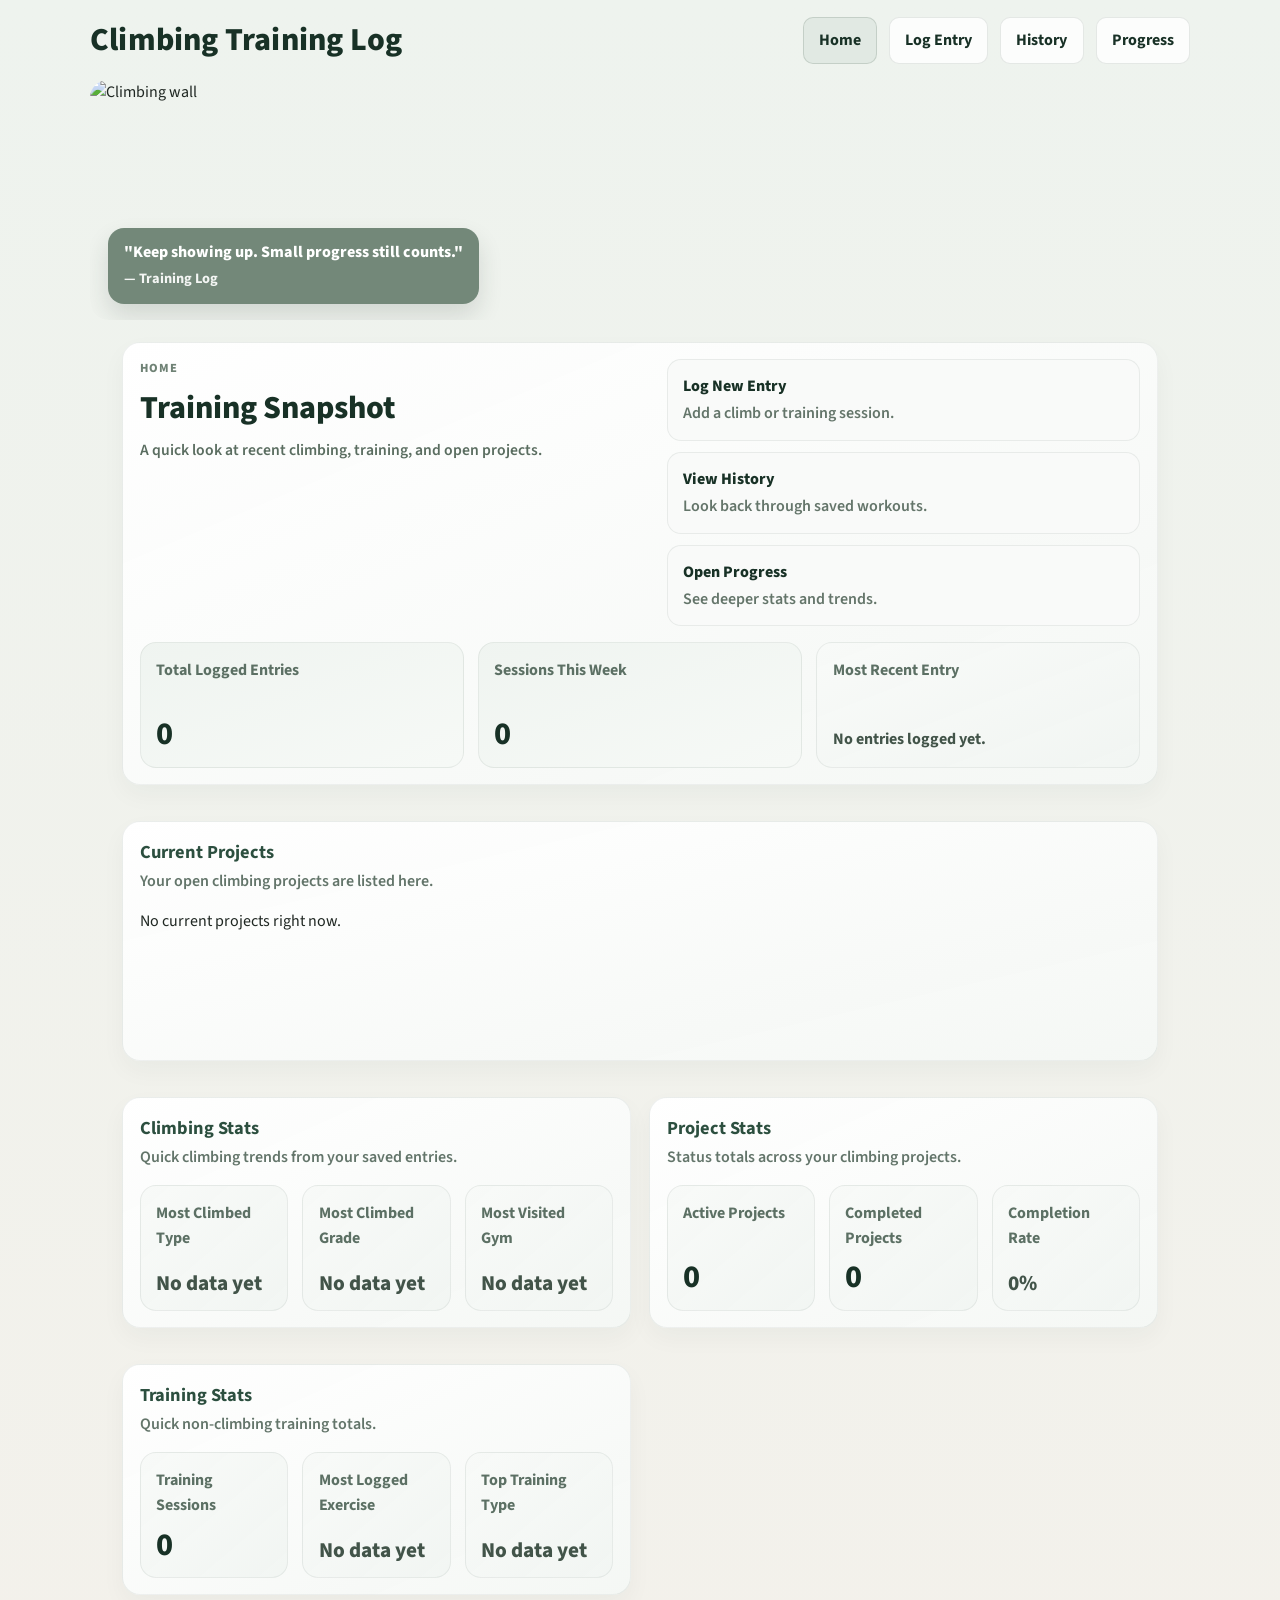
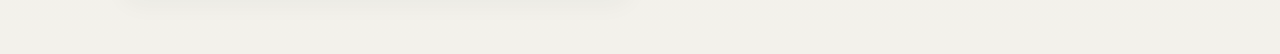
==== commit 4505ce6c: "added some images, tweak some stuff" ====
--- a/index.html
+++ b/index.html
@@ -13,10 +13,10 @@
 <body>
 
 <header class="hero-header">
-  <nav>
+  <nav class="site-nav">
     <h1>Climbing Training Log</h1>
     <ul>
-      <li><a href="index.html">Home</a></li>
+      <li><a href="index.html" aria-current="page">Home</a></li>
       <li><a href="log.html">Log Entry</a></li>
       <li><a href="history.html">History</a></li>
       <li><a href="progress.html">Progress</a></li>
@@ -35,13 +35,13 @@
 </header>
 
 <main class="dashboard-page">
-  <section class="dashboard-summary dashboard-cluster--full">
+  <section class="dashboard-summary">
     <div class="summary-header">
-      <div>
-        <p class="eyebrow">dashboard</p>
+      <div class="summary-copy">
+        <p class="eyebrow">home</p>
         <h2>Training Snapshot</h2>
         <p class="dashboard-intro">
-          A quick look at your recent climbing and training.
+          A quick look at recent climbing, training, and open projects.
         </p>
       </div>
 
@@ -64,12 +64,12 @@
     </div>
 
     <div class="dashboard-top-grid">
-      <article class="dashboard-stat-card dashboard-stat-card--primary">
+      <article class="dashboard-stat-card dashboard-stat-card--soft">
         <p class="dashboard-stat-label">Total Logged Entries</p>
         <p id="totalSessions" class="dashboard-stat-value">0</p>
       </article>
 
-      <article class="dashboard-stat-card dashboard-stat-card--primary">
+      <article class="dashboard-stat-card dashboard-stat-card--soft">
         <p class="dashboard-stat-label">Sessions This Week</p>
         <p id="sessionsThisWeek" class="dashboard-stat-value">0</p>
       </article>
@@ -94,8 +94,8 @@
 
   <section class="dashboard-cluster">
     <div class="cluster-heading">
-      <h3>Climbing Snapshot</h3>
-      <p>Fast climbing stats from your saved entries.</p>
+      <h3>Climbing Stats</h3>
+      <p>Quick climbing trends from your saved entries.</p>
     </div>
 
     <div class="dashboard-stat-grid">
@@ -118,8 +118,8 @@
 
   <section class="dashboard-cluster">
     <div class="cluster-heading">
-      <h3>Projects</h3>
-      <p>Current project status at a glance.</p>
+      <h3>Project Stats</h3>
+      <p>Status totals across your climbing projects.</p>
     </div>
 
     <div class="dashboard-stat-grid">
@@ -142,8 +142,8 @@
 
   <section class="dashboard-cluster">
     <div class="cluster-heading">
-      <h3>Training Snapshot</h3>
-      <p>Quick non-climbing stats.</p>
+      <h3>Training Stats</h3>
+      <p>Quick non-climbing training totals.</p>
     </div>
 
     <div class="dashboard-stat-grid">
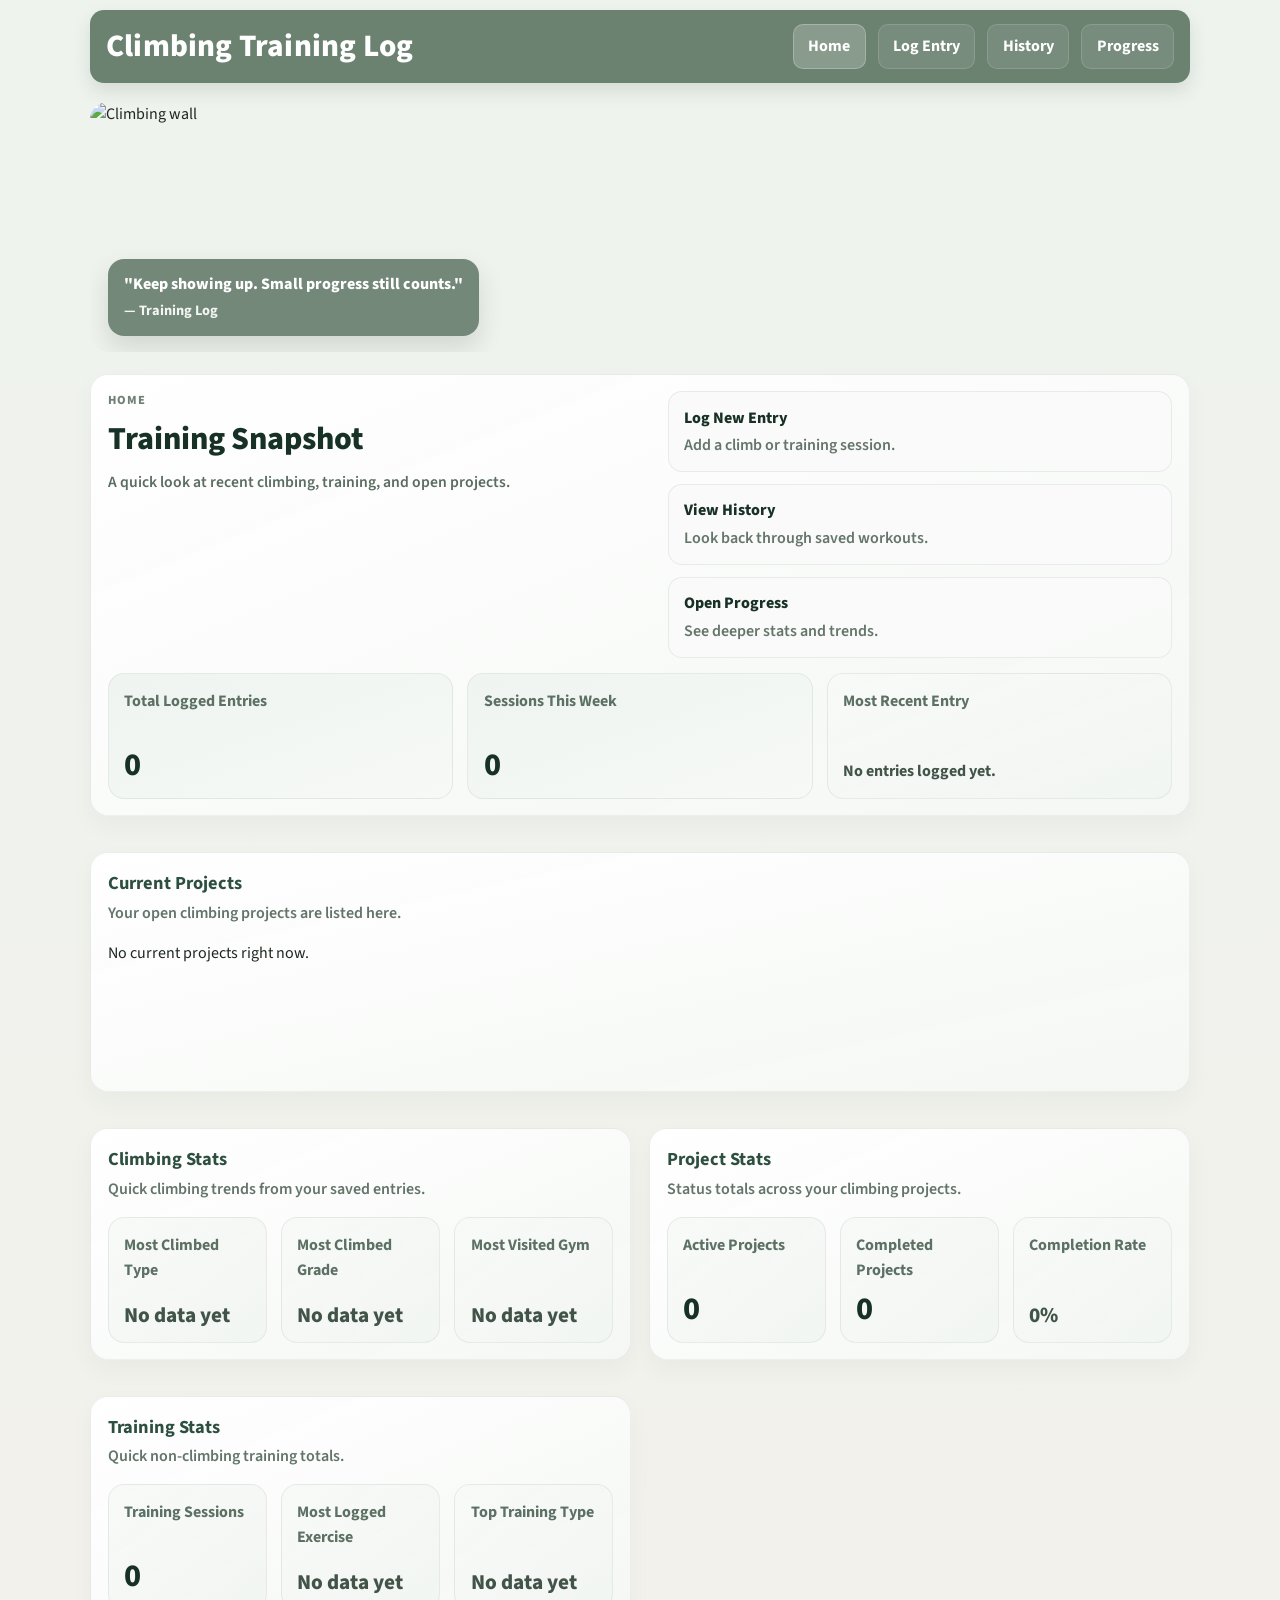
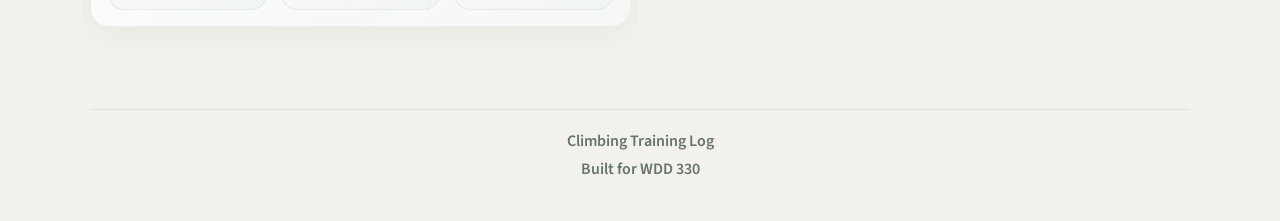
==== commit f95c9e50: "changed nav bar. other stuff too." ====
--- a/index.html
+++ b/index.html
@@ -165,5 +165,10 @@
   </section>
 </main>
 
+<footer class="site-footer">
+  <p>Climbing Training Log</p>
+  <p>Built for WDD 330</p>
+</footer>
+
 </body>
 </html>
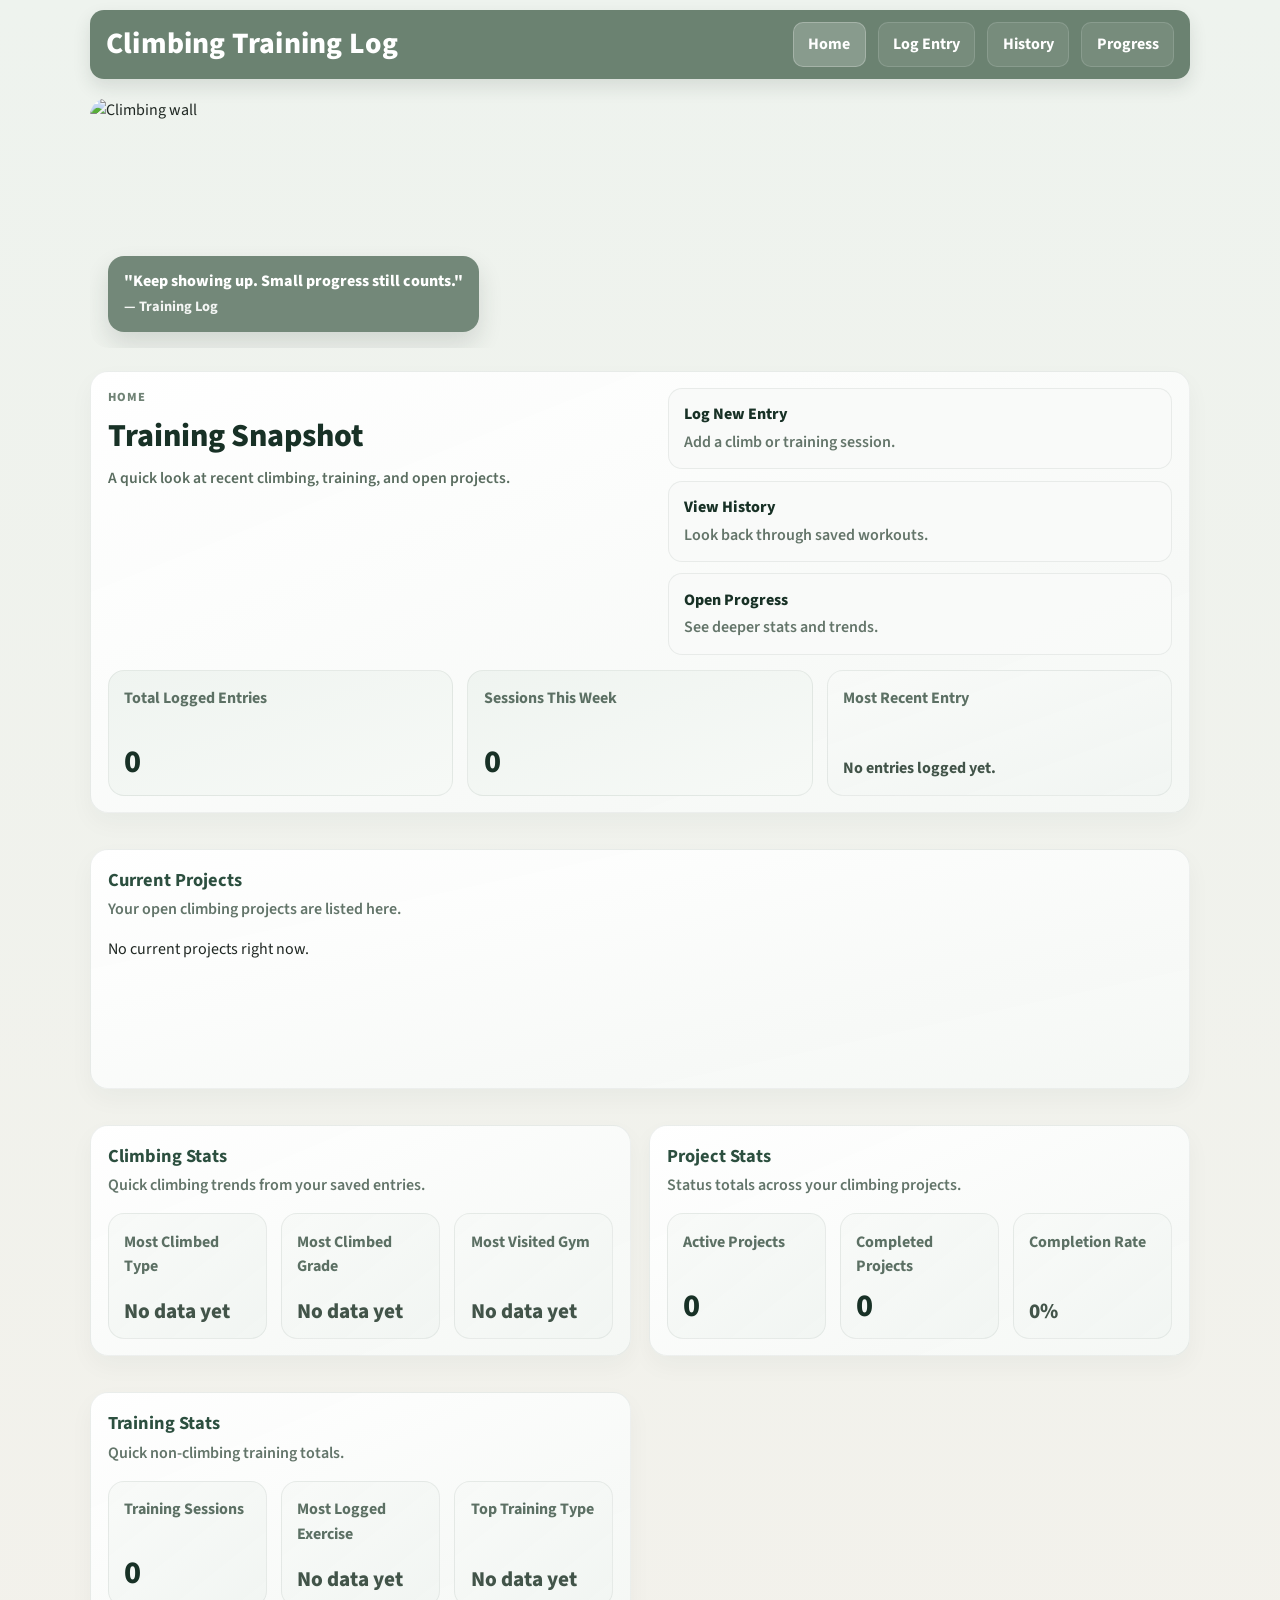
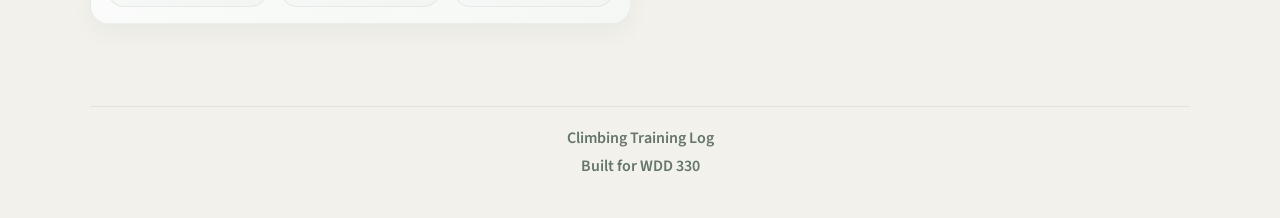
==== commit 82c05d0f: "added hamburger menu on mobile." ====
--- a/index.html
+++ b/index.html
@@ -15,12 +15,27 @@
 <header class="hero-header">
   <nav class="site-nav">
     <h1>Climbing Training Log</h1>
-    <ul>
-      <li><a href="index.html" aria-current="page">Home</a></li>
-      <li><a href="log.html">Log Entry</a></li>
-      <li><a href="history.html">History</a></li>
-      <li><a href="progress.html">Progress</a></li>
-    </ul>
+
+    <button
+      class="nav-toggle"
+      type="button"
+      aria-label="Toggle navigation menu"
+      aria-expanded="false"
+      aria-controls="site-nav-menu"
+    >
+      <span class="nav-toggle-bar"></span>
+      <span class="nav-toggle-bar"></span>
+      <span class="nav-toggle-bar"></span>
+    </button>
+
+    <div class="site-nav-menu" id="site-nav-menu">
+      <ul>
+        <li><a href="index.html" aria-current="page">Home</a></li>
+        <li><a href="log.html">Log Entry</a></li>
+        <li><a href="history.html">History</a></li>
+        <li><a href="progress.html">Progress</a></li>
+      </ul>
+    </div>
   </nav>
 
   <div class="hero-banner">
